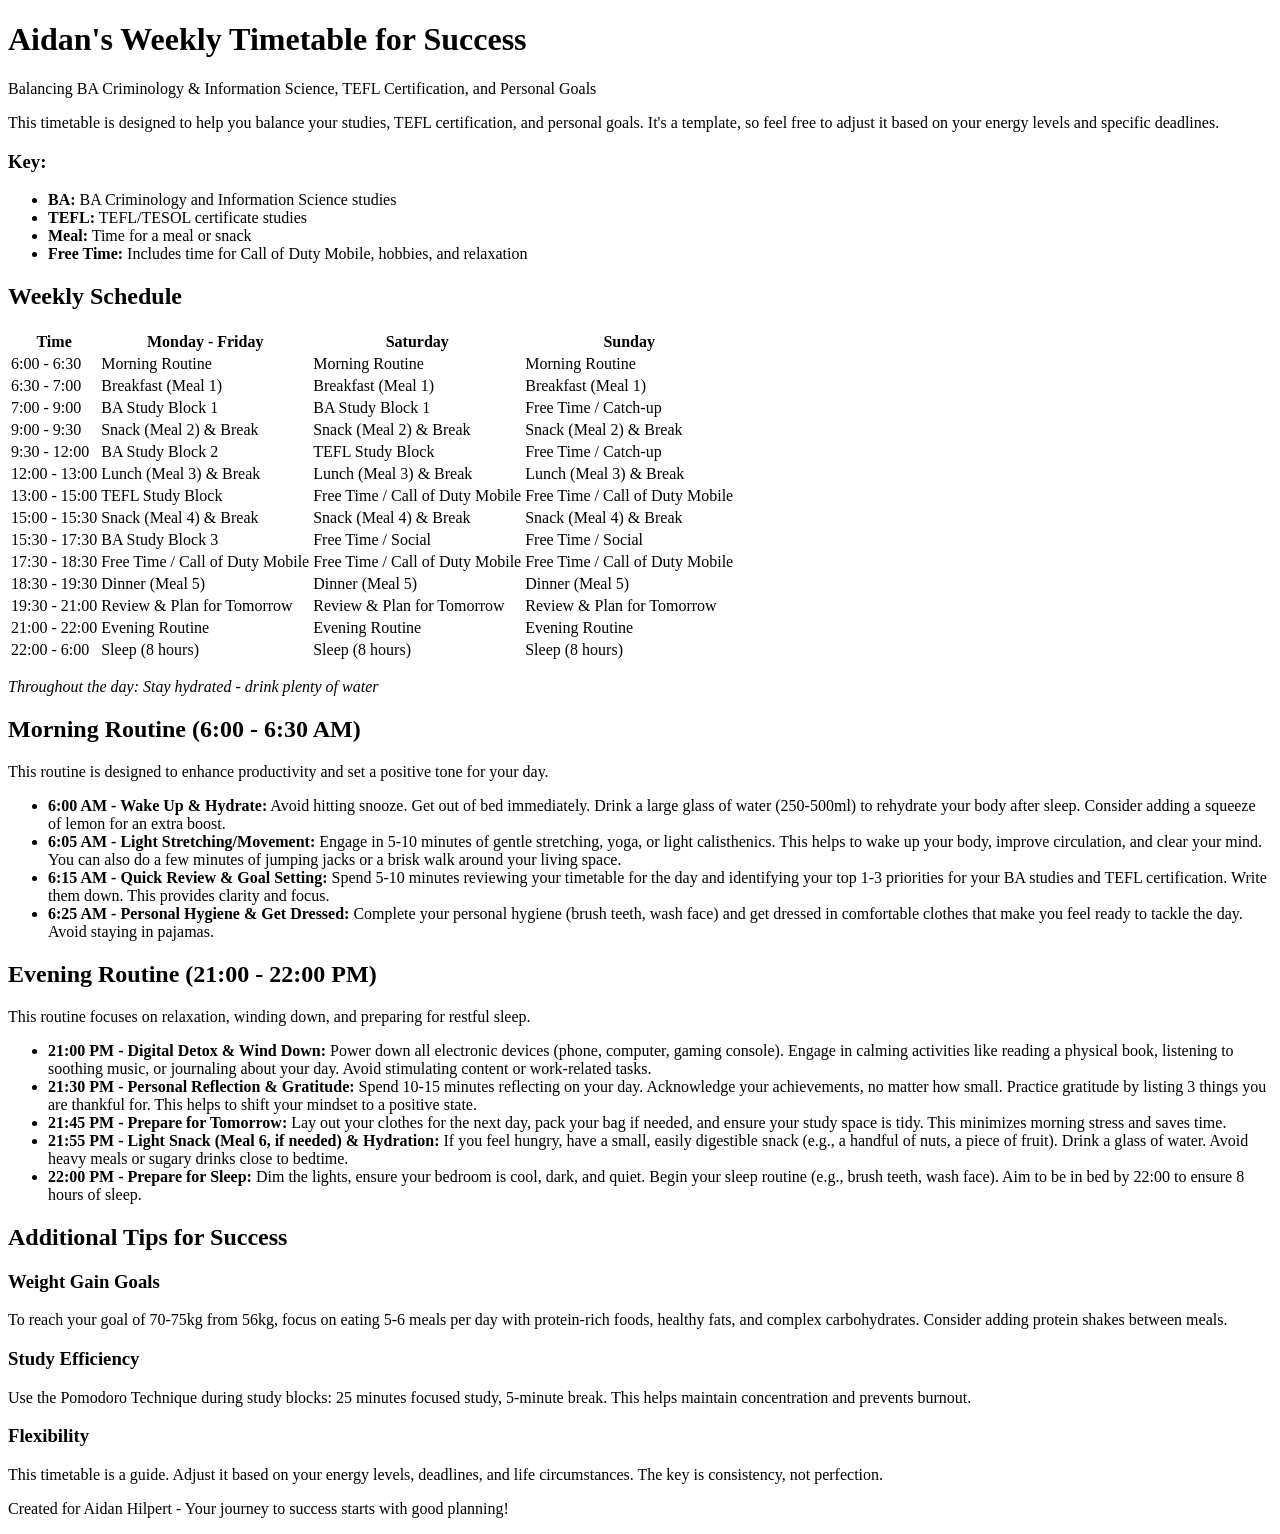
==== index.html @ 61dbbe80 "Add files via upload" ====
<!DOCTYPE html>
<html lang="en">
<head>
    <meta charset="UTF-8">
    <meta name="viewport" content="width=device-width, initial-scale=1.0">
    <title>Aidan's Weekly Timetable for Success</title>
    <link rel="stylesheet" href="styles.css">
    <script src="script.js"></script>
</head>
<body>
    <div class="container">
        <header>
            <h1>Aidan's Weekly Timetable for Success</h1>
            <p class="subtitle">Balancing BA Criminology & Information Science, TEFL Certification, and Personal Goals</p>
        </header>

        <main>
            <section class="intro">
                <p>This timetable is designed to help you balance your studies, TEFL certification, and personal goals. It's a template, so feel free to adjust it based on your energy levels and specific deadlines.</p>
                
                <div class="key">
                    <h3>Key:</h3>
                    <ul>
                        <li><strong>BA:</strong> BA Criminology and Information Science studies</li>
                        <li><strong>TEFL:</strong> TEFL/TESOL certificate studies</li>
                        <li><strong>Meal:</strong> Time for a meal or snack</li>
                        <li><strong>Free Time:</strong> Includes time for Call of Duty Mobile, hobbies, and relaxation</li>
                    </ul>
                </div>
            </section>

            <section class="timetable-section">
                <h2>Weekly Schedule</h2>
                <div class="table-container">
                    <table class="timetable">
                        <thead>
                            <tr>
                                <th>Time</th>
                                <th>Monday - Friday</th>
                                <th>Saturday</th>
                                <th>Sunday</th>
                            </tr>
                        </thead>
                        <tbody>
                            <tr>
                                <td>6:00 - 6:30</td>
                                <td class="morning-routine">Morning Routine</td>
                                <td class="morning-routine">Morning Routine</td>
                                <td class="morning-routine">Morning Routine</td>
                            </tr>
                            <tr>
                                <td>6:30 - 7:00</td>
                                <td class="meal">Breakfast (Meal 1)</td>
                                <td class="meal">Breakfast (Meal 1)</td>
                                <td class="meal">Breakfast (Meal 1)</td>
                            </tr>
                            <tr>
                                <td>7:00 - 9:00</td>
                                <td class="ba-study">BA Study Block 1</td>
                                <td class="ba-study">BA Study Block 1</td>
                                <td class="free-time">Free Time / Catch-up</td>
                            </tr>
                            <tr>
                                <td>9:00 - 9:30</td>
                                <td class="meal">Snack (Meal 2) & Break</td>
                                <td class="meal">Snack (Meal 2) & Break</td>
                                <td class="meal">Snack (Meal 2) & Break</td>
                            </tr>
                            <tr>
                                <td>9:30 - 12:00</td>
                                <td class="ba-study">BA Study Block 2</td>
                                <td class="tefl-study">TEFL Study Block</td>
                                <td class="free-time">Free Time / Catch-up</td>
                            </tr>
                            <tr>
                                <td>12:00 - 13:00</td>
                                <td class="meal">Lunch (Meal 3) & Break</td>
                                <td class="meal">Lunch (Meal 3) & Break</td>
                                <td class="meal">Lunch (Meal 3) & Break</td>
                            </tr>
                            <tr>
                                <td>13:00 - 15:00</td>
                                <td class="tefl-study">TEFL Study Block</td>
                                <td class="free-time">Free Time / Call of Duty Mobile</td>
                                <td class="free-time">Free Time / Call of Duty Mobile</td>
                            </tr>
                            <tr>
                                <td>15:00 - 15:30</td>
                                <td class="meal">Snack (Meal 4) & Break</td>
                                <td class="meal">Snack (Meal 4) & Break</td>
                                <td class="meal">Snack (Meal 4) & Break</td>
                            </tr>
                            <tr>
                                <td>15:30 - 17:30</td>
                                <td class="ba-study">BA Study Block 3</td>
                                <td class="free-time">Free Time / Social</td>
                                <td class="free-time">Free Time / Social</td>
                            </tr>
                            <tr>
                                <td>17:30 - 18:30</td>
                                <td class="free-time">Free Time / Call of Duty Mobile</td>
                                <td class="free-time">Free Time / Call of Duty Mobile</td>
                                <td class="free-time">Free Time / Call of Duty Mobile</td>
                            </tr>
                            <tr>
                                <td>18:30 - 19:30</td>
                                <td class="meal">Dinner (Meal 5)</td>
                                <td class="meal">Dinner (Meal 5)</td>
                                <td class="meal">Dinner (Meal 5)</td>
                            </tr>
                            <tr>
                                <td>19:30 - 21:00</td>
                                <td class="review">Review & Plan for Tomorrow</td>
                                <td class="review">Review & Plan for Tomorrow</td>
                                <td class="review">Review & Plan for Tomorrow</td>
                            </tr>
                            <tr>
                                <td>21:00 - 22:00</td>
                                <td class="evening-routine">Evening Routine</td>
                                <td class="evening-routine">Evening Routine</td>
                                <td class="evening-routine">Evening Routine</td>
                            </tr>
                            <tr>
                                <td>22:00 - 6:00</td>
                                <td class="sleep">Sleep (8 hours)</td>
                                <td class="sleep">Sleep (8 hours)</td>
                                <td class="sleep">Sleep (8 hours)</td>
                            </tr>
                        </tbody>
                    </table>
                </div>
                <p class="hydration-note"><em>Throughout the day: Stay hydrated - drink plenty of water</em></p>
            </section>

            <section class="routines">
                <div class="routine-card">
                    <h2>Morning Routine (6:00 - 6:30 AM)</h2>
                    <p>This routine is designed to enhance productivity and set a positive tone for your day.</p>
                    <ul>
                        <li><strong>6:00 AM - Wake Up & Hydrate:</strong> Avoid hitting snooze. Get out of bed immediately. Drink a large glass of water (250-500ml) to rehydrate your body after sleep. Consider adding a squeeze of lemon for an extra boost.</li>
                        <li><strong>6:05 AM - Light Stretching/Movement:</strong> Engage in 5-10 minutes of gentle stretching, yoga, or light calisthenics. This helps to wake up your body, improve circulation, and clear your mind. You can also do a few minutes of jumping jacks or a brisk walk around your living space.</li>
                        <li><strong>6:15 AM - Quick Review & Goal Setting:</strong> Spend 5-10 minutes reviewing your timetable for the day and identifying your top 1-3 priorities for your BA studies and TEFL certification. Write them down. This provides clarity and focus.</li>
                        <li><strong>6:25 AM - Personal Hygiene & Get Dressed:</strong> Complete your personal hygiene (brush teeth, wash face) and get dressed in comfortable clothes that make you feel ready to tackle the day. Avoid staying in pajamas.</li>
                    </ul>
                </div>

                <div class="routine-card">
                    <h2>Evening Routine (21:00 - 22:00 PM)</h2>
                    <p>This routine focuses on relaxation, winding down, and preparing for restful sleep.</p>
                    <ul>
                        <li><strong>21:00 PM - Digital Detox & Wind Down:</strong> Power down all electronic devices (phone, computer, gaming console). Engage in calming activities like reading a physical book, listening to soothing music, or journaling about your day. Avoid stimulating content or work-related tasks.</li>
                        <li><strong>21:30 PM - Personal Reflection & Gratitude:</strong> Spend 10-15 minutes reflecting on your day. Acknowledge your achievements, no matter how small. Practice gratitude by listing 3 things you are thankful for. This helps to shift your mindset to a positive state.</li>
                        <li><strong>21:45 PM - Prepare for Tomorrow:</strong> Lay out your clothes for the next day, pack your bag if needed, and ensure your study space is tidy. This minimizes morning stress and saves time.</li>
                        <li><strong>21:55 PM - Light Snack (Meal 6, if needed) & Hydration:</strong> If you feel hungry, have a small, easily digestible snack (e.g., a handful of nuts, a piece of fruit). Drink a glass of water. Avoid heavy meals or sugary drinks close to bedtime.</li>
                        <li><strong>22:00 PM - Prepare for Sleep:</strong> Dim the lights, ensure your bedroom is cool, dark, and quiet. Begin your sleep routine (e.g., brush teeth, wash face). Aim to be in bed by 22:00 to ensure 8 hours of sleep.</li>
                    </ul>
                </div>
            </section>

            <section class="tips">
                <h2>Additional Tips for Success</h2>
                <div class="tips-grid">
                    <div class="tip-card">
                        <h3>Weight Gain Goals</h3>
                        <p>To reach your goal of 70-75kg from 56kg, focus on eating 5-6 meals per day with protein-rich foods, healthy fats, and complex carbohydrates. Consider adding protein shakes between meals.</p>
                    </div>
                    <div class="tip-card">
                        <h3>Study Efficiency</h3>
                        <p>Use the Pomodoro Technique during study blocks: 25 minutes focused study, 5-minute break. This helps maintain concentration and prevents burnout.</p>
                    </div>
                    <div class="tip-card">
                        <h3>Flexibility</h3>
                        <p>This timetable is a guide. Adjust it based on your energy levels, deadlines, and life circumstances. The key is consistency, not perfection.</p>
                    </div>
                </div>
            </section>
        </main>

        <footer>
            <p>Created for Aidan Hilpert - Your journey to success starts with good planning!</p>
        </footer>
    </div>
</body>
</html>
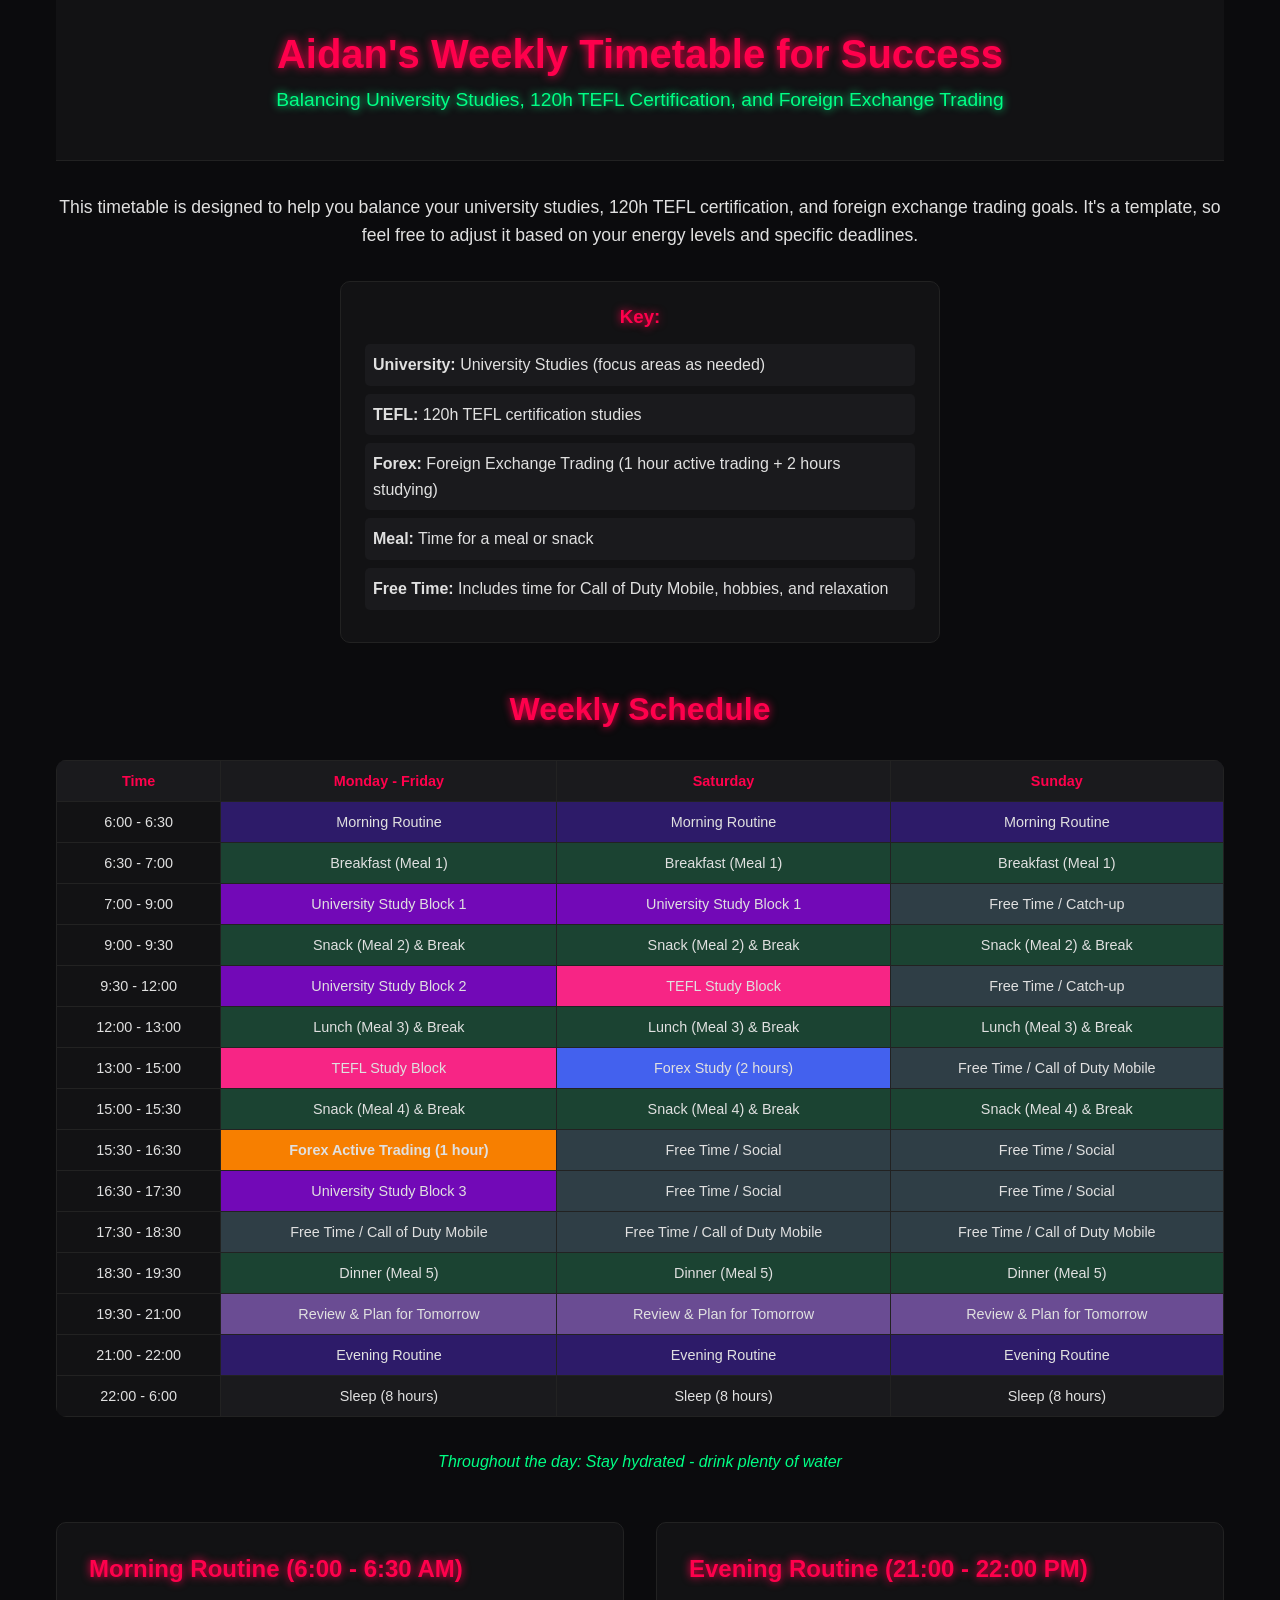
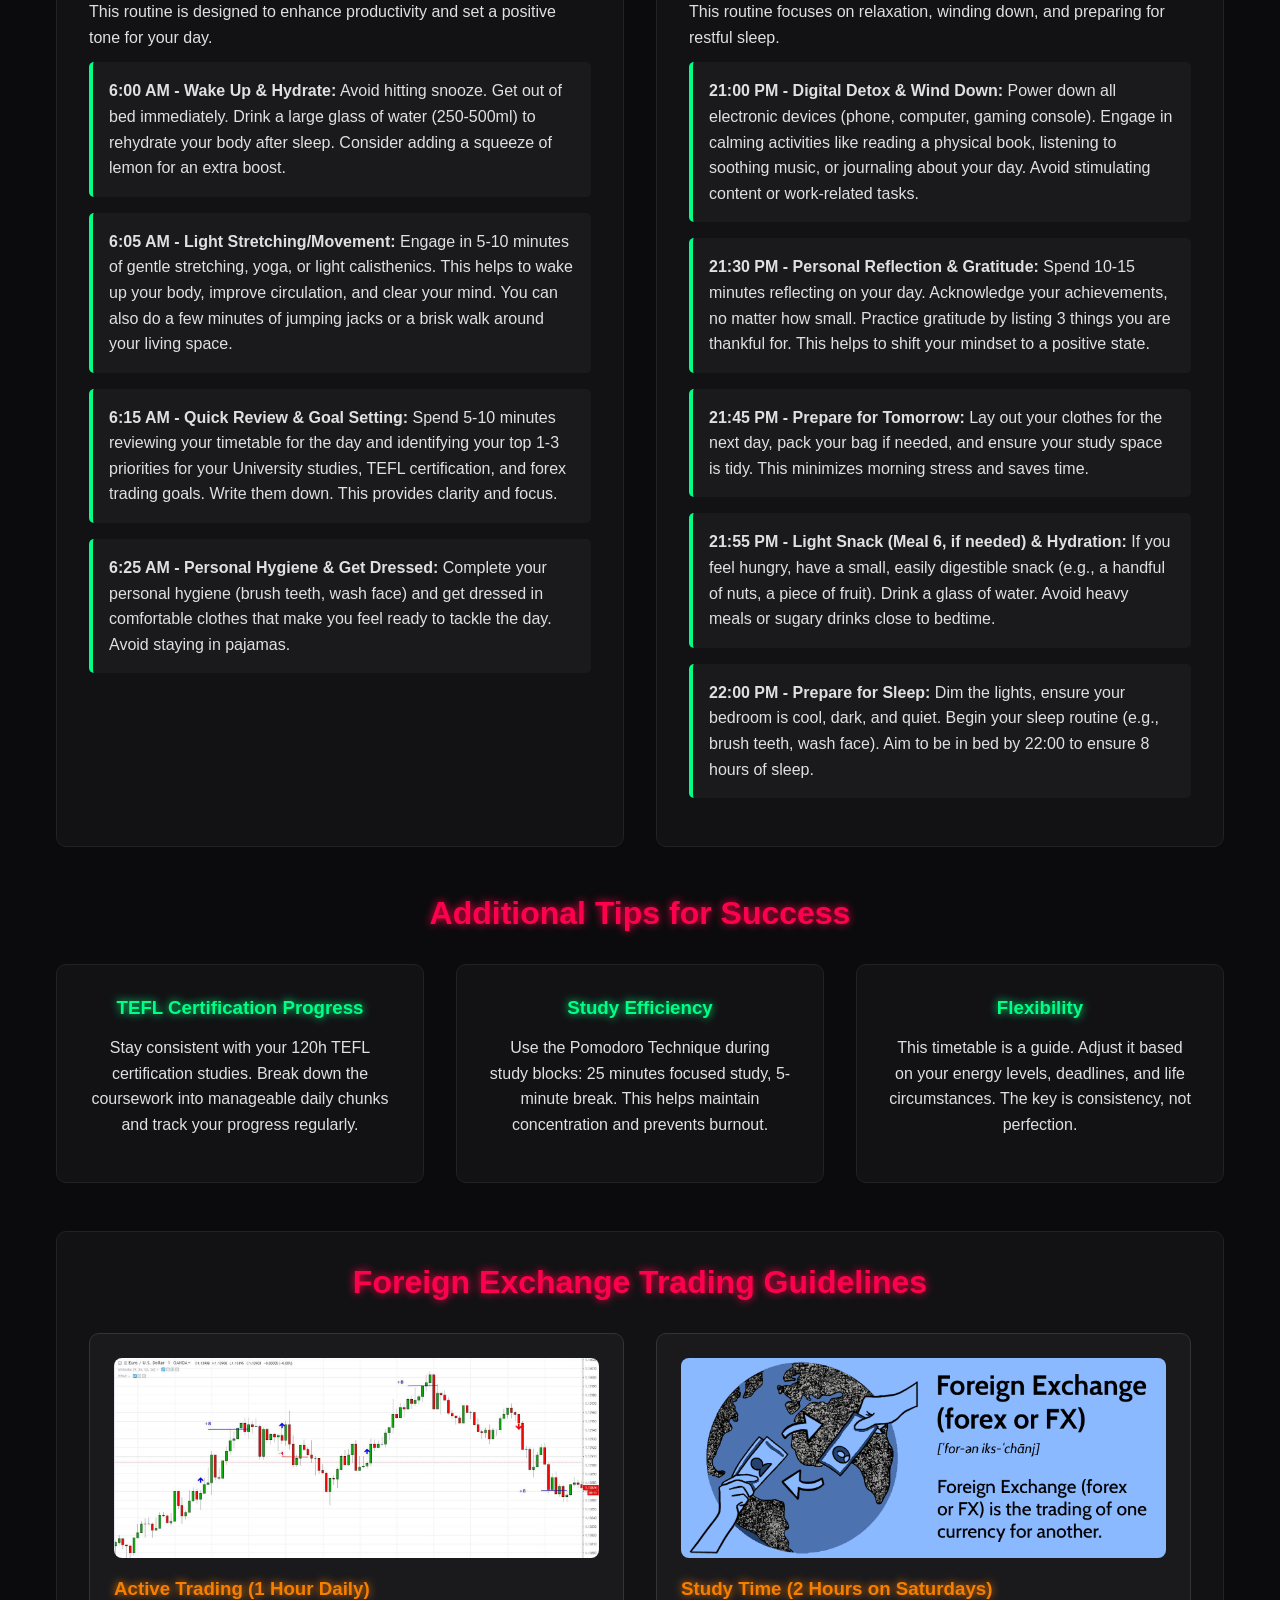
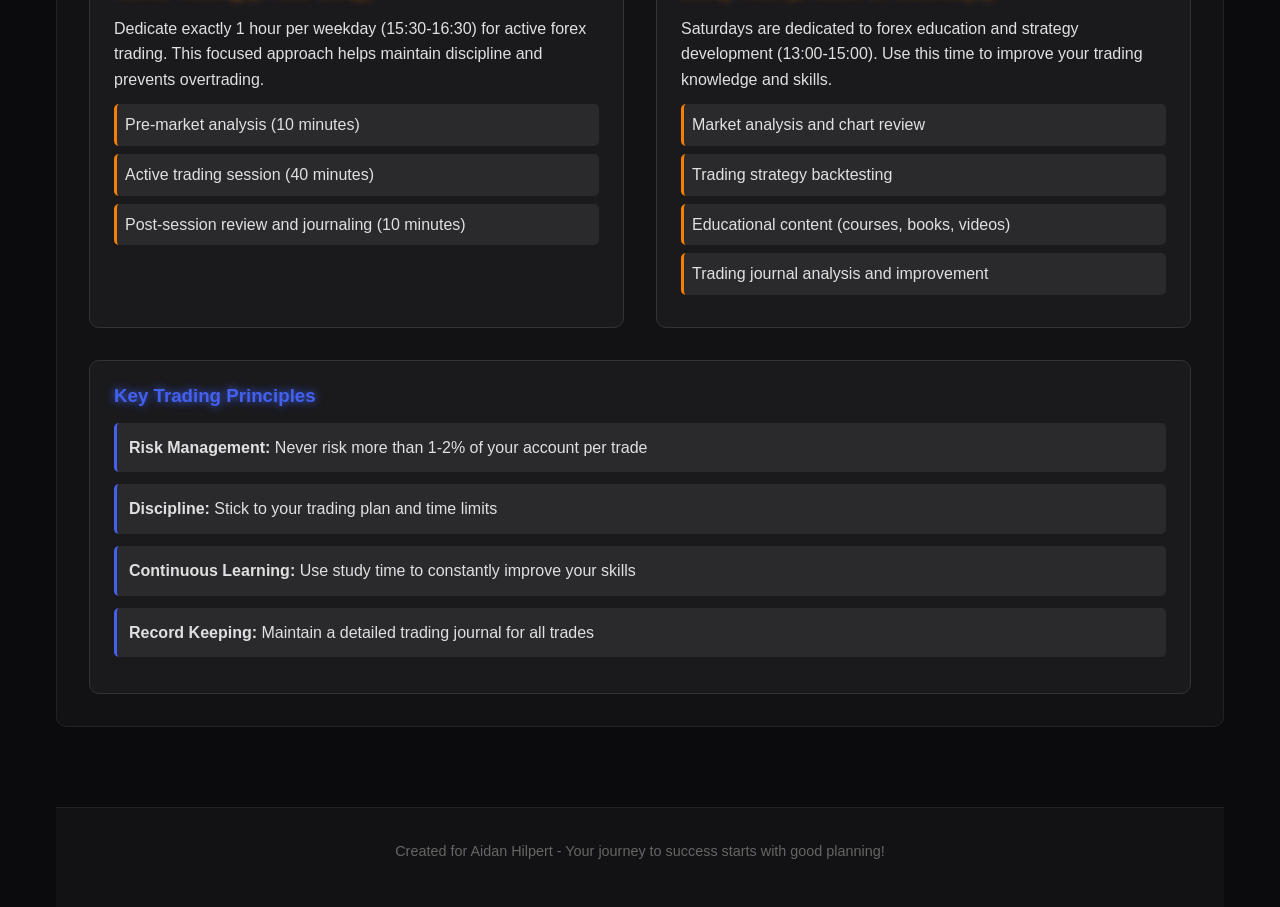
==== commit 661fae8a: "Renovated website: Integrated University Studies, TEFL, and Forex trading; removed fitness plan." ====
--- a/index.html
+++ b/index.html
@@ -11,18 +11,19 @@
     <div class="container">
         <header>
             <h1>Aidan's Weekly Timetable for Success</h1>
-            <p class="subtitle">Balancing BA Criminology & Information Science, TEFL Certification, and Personal Goals</p>
+            <p class="subtitle">Balancing University Studies, 120h TEFL Certification, and Foreign Exchange Trading</p>
         </header>
 
         <main>
             <section class="intro">
-                <p>This timetable is designed to help you balance your studies, TEFL certification, and personal goals. It's a template, so feel free to adjust it based on your energy levels and specific deadlines.</p>
+                <p>This timetable is designed to help you balance your university studies, 120h TEFL certification, and foreign exchange trading goals. It's a template, so feel free to adjust it based on your energy levels and specific deadlines.</p>
                 
                 <div class="key">
                     <h3>Key:</h3>
                     <ul>
-                        <li><strong>BA:</strong> BA Criminology and Information Science studies</li>
-                        <li><strong>TEFL:</strong> TEFL/TESOL certificate studies</li>
+                        <li><strong>University:</strong> University Studies (focus areas as needed)</li>
+                        <li><strong>TEFL:</strong> 120h TEFL certification studies</li>
+                        <li><strong>Forex:</strong> Foreign Exchange Trading (1 hour active trading + 2 hours studying)</li>
                         <li><strong>Meal:</strong> Time for a meal or snack</li>
                         <li><strong>Free Time:</strong> Includes time for Call of Duty Mobile, hobbies, and relaxation</li>
                     </ul>
@@ -56,8 +57,8 @@
                             </tr>
                             <tr>
                                 <td>7:00 - 9:00</td>
-                                <td class="ba-study">BA Study Block 1</td>
-                                <td class="ba-study">BA Study Block 1</td>
+                                <td class="university-study">University Study Block 1</td>
+                                <td class="university-study">University Study Block 1</td>
                                 <td class="free-time">Free Time / Catch-up</td>
                             </tr>
                             <tr>
@@ -68,7 +69,7 @@
                             </tr>
                             <tr>
                                 <td>9:30 - 12:00</td>
-                                <td class="ba-study">BA Study Block 2</td>
+                                <td class="university-study">University Study Block 2</td>
                                 <td class="tefl-study">TEFL Study Block</td>
                                 <td class="free-time">Free Time / Catch-up</td>
                             </tr>
@@ -81,7 +82,7 @@
                             <tr>
                                 <td>13:00 - 15:00</td>
                                 <td class="tefl-study">TEFL Study Block</td>
-                                <td class="free-time">Free Time / Call of Duty Mobile</td>
+                                <td class="forex-study">Forex Study (2 hours)</td>
                                 <td class="free-time">Free Time / Call of Duty Mobile</td>
                             </tr>
                             <tr>
@@ -91,8 +92,14 @@
                                 <td class="meal">Snack (Meal 4) & Break</td>
                             </tr>
                             <tr>
-                                <td>15:30 - 17:30</td>
-                                <td class="ba-study">BA Study Block 3</td>
+                                <td>15:30 - 16:30</td>
+                                <td class="forex-trading">Forex Active Trading (1 hour)</td>
+                                <td class="free-time">Free Time / Social</td>
+                                <td class="free-time">Free Time / Social</td>
+                            </tr>
+                            <tr>
+                                <td>16:30 - 17:30</td>
+                                <td class="university-study">University Study Block 3</td>
                                 <td class="free-time">Free Time / Social</td>
                                 <td class="free-time">Free Time / Social</td>
                             </tr>
@@ -139,7 +146,7 @@
                     <ul>
                         <li><strong>6:00 AM - Wake Up & Hydrate:</strong> Avoid hitting snooze. Get out of bed immediately. Drink a large glass of water (250-500ml) to rehydrate your body after sleep. Consider adding a squeeze of lemon for an extra boost.</li>
                         <li><strong>6:05 AM - Light Stretching/Movement:</strong> Engage in 5-10 minutes of gentle stretching, yoga, or light calisthenics. This helps to wake up your body, improve circulation, and clear your mind. You can also do a few minutes of jumping jacks or a brisk walk around your living space.</li>
-                        <li><strong>6:15 AM - Quick Review & Goal Setting:</strong> Spend 5-10 minutes reviewing your timetable for the day and identifying your top 1-3 priorities for your BA studies and TEFL certification. Write them down. This provides clarity and focus.</li>
+                        <li><strong>6:15 AM - Quick Review & Goal Setting:</strong> Spend 5-10 minutes reviewing your timetable for the day and identifying your top 1-3 priorities for your University studies, TEFL certification, and forex trading goals. Write them down. This provides clarity and focus.</li>
                         <li><strong>6:25 AM - Personal Hygiene & Get Dressed:</strong> Complete your personal hygiene (brush teeth, wash face) and get dressed in comfortable clothes that make you feel ready to tackle the day. Avoid staying in pajamas.</li>
                     </ul>
                 </div>
@@ -161,8 +168,8 @@
                 <h2>Additional Tips for Success</h2>
                 <div class="tips-grid">
                     <div class="tip-card">
-                        <h3>Weight Gain Goals</h3>
-                        <p>To reach your goal of 70-75kg from 56kg, focus on eating 5-6 meals per day with protein-rich foods, healthy fats, and complex carbohydrates. Consider adding protein shakes between meals.</p>
+                        <h3>TEFL Certification Progress</h3>
+                        <p>Stay consistent with your 120h TEFL certification studies. Break down the coursework into manageable daily chunks and track your progress regularly.</p>
                     </div>
                     <div class="tip-card">
                         <h3>Study Efficiency</h3>
@@ -172,6 +179,44 @@
                         <h3>Flexibility</h3>
                         <p>This timetable is a guide. Adjust it based on your energy levels, deadlines, and life circumstances. The key is consistency, not perfection.</p>
                     </div>
+                </div>
+            </section>
+
+            <section class="forex-section">
+                <h2>Foreign Exchange Trading Guidelines</h2>
+                <div class="forex-content">
+                    <div class="forex-card">
+                        <img src="forex-chart.jpg" alt="Forex Trading Chart" class="forex-image">
+                        <h3>Active Trading (1 Hour Daily)</h3>
+                        <p>Dedicate exactly 1 hour per weekday (15:30-16:30) for active forex trading. This focused approach helps maintain discipline and prevents overtrading.</p>
+                        <ul>
+                            <li>Pre-market analysis (10 minutes)</li>
+                            <li>Active trading session (40 minutes)</li>
+                            <li>Post-session review and journaling (10 minutes)</li>
+                        </ul>
+                    </div>
+                    
+                    <div class="forex-card">
+                        <img src="forex-market.png" alt="Forex Market" class="forex-image">
+                        <h3>Study Time (2 Hours on Saturdays)</h3>
+                        <p>Saturdays are dedicated to forex education and strategy development (13:00-15:00). Use this time to improve your trading knowledge and skills.</p>
+                        <ul>
+                            <li>Market analysis and chart review</li>
+                            <li>Trading strategy backtesting</li>
+                            <li>Educational content (courses, books, videos)</li>
+                            <li>Trading journal analysis and improvement</li>
+                        </ul>
+                    </div>
+                </div>
+                
+                <div class="forex-tips">
+                    <h3>Key Trading Principles</h3>
+                    <ul>
+                        <li><strong>Risk Management:</strong> Never risk more than 1-2% of your account per trade</li>
+                        <li><strong>Discipline:</strong> Stick to your trading plan and time limits</li>
+                        <li><strong>Continuous Learning:</strong> Use study time to constantly improve your skills</li>
+                        <li><strong>Record Keeping:</strong> Maintain a detailed trading journal for all trades</li>
+                    </ul>
                 </div>
             </section>
         </main>
--- a/styles.css
+++ b/styles.css
@@ -0,0 +1,331 @@
+/* Reset & base */
+* {
+  box-sizing: border-box;
+  margin: 0;
+  padding: 0;
+  font-family: 'Segoe UI', Tahoma, Geneva, Verdana, sans-serif;
+}
+
+body {
+  background: #0B0B0D;
+  color: #E0E0E0;
+  min-height: 100vh;
+  display: flex;
+  flex-direction: column;
+}
+
+.container {
+  max-width: 1200px;
+  margin: 0 auto;
+  padding: 0 1rem;
+}
+
+a {
+  color: #00FF85;
+  text-decoration: none;
+}
+
+a:hover, a.nav-link.active {
+  color: #FF004C;
+  text-shadow: 0 0 8px #FF004C;
+}
+
+header {
+  background: #121214;
+  padding: 2rem 0;
+  text-align: center;
+  border-bottom: 1px solid #222;
+}
+
+header h1 {
+  font-size: 2.5rem;
+  margin-bottom: 0.5rem;
+  color: #FF004C;
+  text-shadow: 0 0 10px #FF004C;
+}
+
+.subtitle {
+  font-size: 1.2rem;
+  color: #00FF85;
+  text-shadow: 0 0 8px #00FF85;
+}
+
+main {
+  flex-grow: 1;
+  padding: 2rem 0;
+}
+
+section {
+  margin-bottom: 3rem;
+}
+
+h1, h2, h3 {
+  color: #FF004C;
+  text-shadow: 0 0 8px #FF004C;
+  margin-bottom: 1rem;
+}
+
+h2 {
+  font-size: 2rem;
+  text-align: center;
+  margin-bottom: 2rem;
+}
+
+p, li, label {
+  line-height: 1.6;
+  margin-bottom: 0.75rem;
+}
+
+.intro {
+  text-align: center;
+  margin-bottom: 3rem;
+}
+
+.intro p {
+  font-size: 1.1rem;
+  margin-bottom: 2rem;
+}
+
+.key {
+  background: #121214;
+  padding: 1.5rem;
+  border-radius: 10px;
+  border: 1px solid #222;
+  max-width: 600px;
+  margin: 0 auto;
+}
+
+.key h3 {
+  text-align: center;
+  margin-bottom: 1rem;
+}
+
+.key ul {
+  list-style: none;
+  text-align: left;
+}
+
+.key li {
+  margin-bottom: 0.5rem;
+  padding: 0.5rem;
+  background: #1A1A1D;
+  border-radius: 5px;
+}
+
+.table-container {
+  overflow-x: auto;
+  margin-bottom: 2rem;
+}
+
+.timetable {
+  width: 100%;
+  border-collapse: collapse;
+  margin: 0 auto;
+  background: #121214;
+  border-radius: 10px;
+  overflow: hidden;
+}
+
+.timetable th, .timetable td {
+  border: 1px solid #222;
+  padding: 0.75rem;
+  text-align: center;
+  font-size: 0.9rem;
+}
+
+.timetable th {
+  background: #1A1A1D;
+  color: #FF004C;
+  font-weight: bold;
+}
+
+/* Schedule color coding */
+.morning-routine { background: #2D1B69; color: #E0E0E0; }
+.meal { background: #1B4332; color: #E0E0E0; }
+.university-study { background: #7209B7; color: #E0E0E0; }
+.tefl-study { background: #F72585; color: #E0E0E0; }
+.forex-study { background: #4361EE; color: #E0E0E0; }
+.forex-trading { background: #F77F00; color: #E0E0E0; font-weight: bold; }
+.free-time { background: #2F3E46; color: #E0E0E0; }
+.review { background: #6A4C93; color: #E0E0E0; }
+.evening-routine { background: #2D1B69; color: #E0E0E0; }
+.sleep { background: #1A1A1D; color: #E0E0E0; }
+
+.hydration-note {
+  text-align: center;
+  font-style: italic;
+  color: #00FF85;
+  margin-top: 1rem;
+}
+
+.routines {
+  display: grid;
+  grid-template-columns: repeat(auto-fit, minmax(400px, 1fr));
+  gap: 2rem;
+  margin-bottom: 3rem;
+}
+
+.routine-card {
+  background: #121214;
+  padding: 2rem;
+  border-radius: 10px;
+  border: 1px solid #222;
+}
+
+.routine-card h2 {
+  text-align: left;
+  margin-bottom: 1rem;
+  font-size: 1.5rem;
+}
+
+.routine-card ul {
+  list-style: none;
+}
+
+.routine-card li {
+  margin-bottom: 1rem;
+  padding: 1rem;
+  background: #1A1A1D;
+  border-radius: 5px;
+  border-left: 4px solid #00FF85;
+}
+
+.tips {
+  margin-bottom: 3rem;
+}
+
+.tips-grid {
+  display: grid;
+  grid-template-columns: repeat(auto-fit, minmax(300px, 1fr));
+  gap: 2rem;
+}
+
+.tip-card {
+  background: #121214;
+  padding: 2rem;
+  border-radius: 10px;
+  border: 1px solid #222;
+  text-align: center;
+}
+
+.tip-card h3 {
+  margin-bottom: 1rem;
+  color: #00FF85;
+  text-shadow: 0 0 8px #00FF85;
+}
+
+/* Forex Section Styles */
+.forex-section {
+  background: #121214;
+  padding: 2rem;
+  border-radius: 10px;
+  border: 1px solid #222;
+  margin-bottom: 3rem;
+}
+
+.forex-content {
+  display: grid;
+  grid-template-columns: repeat(auto-fit, minmax(400px, 1fr));
+  gap: 2rem;
+  margin-bottom: 2rem;
+}
+
+.forex-card {
+  background: #1A1A1D;
+  padding: 1.5rem;
+  border-radius: 10px;
+  border: 1px solid #333;
+}
+
+.forex-image {
+  width: 100%;
+  height: 200px;
+  object-fit: cover;
+  border-radius: 8px;
+  margin-bottom: 1rem;
+}
+
+.forex-card h3 {
+  color: #F77F00;
+  text-shadow: 0 0 8px #F77F00;
+  margin-bottom: 1rem;
+}
+
+.forex-card ul {
+  list-style: none;
+}
+
+.forex-card li {
+  margin-bottom: 0.5rem;
+  padding: 0.5rem;
+  background: #2A2A2D;
+  border-radius: 5px;
+  border-left: 3px solid #F77F00;
+}
+
+.forex-tips {
+  background: #1A1A1D;
+  padding: 1.5rem;
+  border-radius: 10px;
+  border: 1px solid #333;
+}
+
+.forex-tips h3 {
+  color: #4361EE;
+  text-shadow: 0 0 8px #4361EE;
+  margin-bottom: 1rem;
+}
+
+.forex-tips ul {
+  list-style: none;
+}
+
+.forex-tips li {
+  margin-bottom: 0.75rem;
+  padding: 0.75rem;
+  background: #2A2A2D;
+  border-radius: 5px;
+  border-left: 3px solid #4361EE;
+}
+
+footer {
+  background: #121214;
+  text-align: center;
+  padding: 2rem 0;
+  font-size: 0.9rem;
+  border-top: 1px solid #222;
+  color: #666;
+}
+
+/* Responsive */
+@media (max-width: 768px) {
+  .container {
+    padding: 0 0.5rem;
+  }
+  
+  header h1 {
+    font-size: 2rem;
+  }
+  
+  .subtitle {
+    font-size: 1rem;
+  }
+  
+  .routines {
+    grid-template-columns: 1fr;
+  }
+  
+  .forex-content {
+    grid-template-columns: 1fr;
+  }
+  
+  .tips-grid {
+    grid-template-columns: 1fr;
+  }
+  
+  .timetable th, .timetable td {
+    padding: 0.5rem;
+    font-size: 0.8rem;
+  }
+}
+
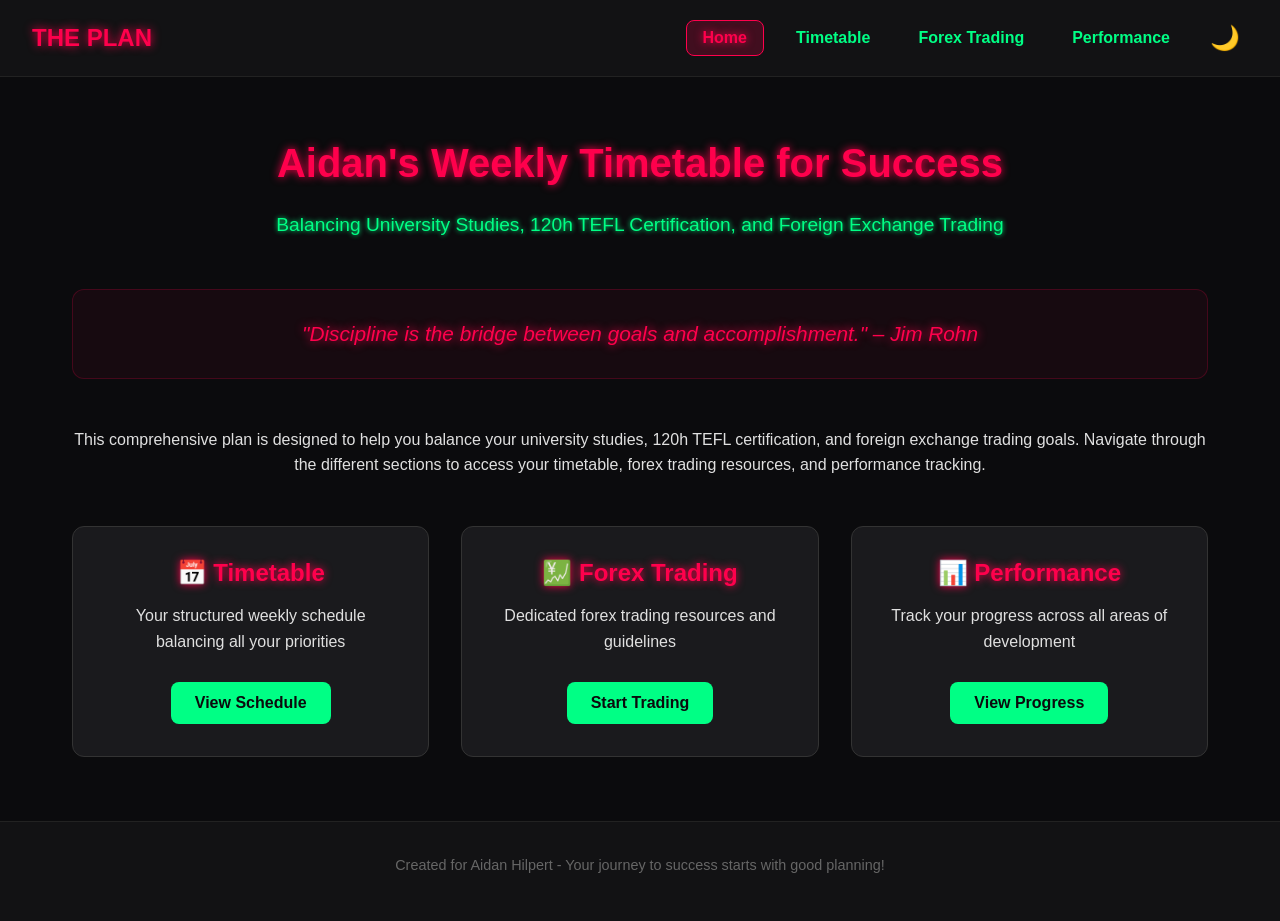
==== commit a400cfed: "Refactor website: separate forex page, enhance interactivity, and improve design." ====
--- a/index.html
+++ b/index.html
@@ -4,219 +4,51 @@
     <meta charset="UTF-8">
     <meta name="viewport" content="width=device-width, initial-scale=1.0">
     <title>Aidan's Weekly Timetable for Success</title>
-    <link rel="stylesheet" href="styles.css">
-    <script src="script.js"></script>
+    <link rel="stylesheet" href="style.css">
+    <script src="script.js" defer></script>
 </head>
 <body>
+    <header>
+        <div class="logo">THE PLAN</div>
+        <nav>
+            <a href="index.html" class="nav-link active">Home</a>
+            <a href="timetable.html" class="nav-link">Timetable</a>
+            <a href="forex.html" class="nav-link">Forex Trading</a>
+            <a href="performance.html" class="nav-link">Performance</a>
+            <button id="darkModeToggle">🌙</button>
+        </nav>
+    </header>
+
     <div class="container">
-        <header>
+        <main class="home-main">
             <h1>Aidan's Weekly Timetable for Success</h1>
             <p class="subtitle">Balancing University Studies, 120h TEFL Certification, and Foreign Exchange Trading</p>
-        </header>
-
-        <main>
+            
+            <div class="quote-container" id="quoteContainer">
+                <div class="quote-text">"Discipline is the bridge between goals and accomplishment." – Jim Rohn</div>
+            </div>
+            
             <section class="intro">
-                <p>This timetable is designed to help you balance your university studies, 120h TEFL certification, and foreign exchange trading goals. It's a template, so feel free to adjust it based on your energy levels and specific deadlines.</p>
+                <p>This comprehensive plan is designed to help you balance your university studies, 120h TEFL certification, and foreign exchange trading goals. Navigate through the different sections to access your timetable, forex trading resources, and performance tracking.</p>
                 
-                <div class="key">
-                    <h3>Key:</h3>
-                    <ul>
-                        <li><strong>University:</strong> University Studies (focus areas as needed)</li>
-                        <li><strong>TEFL:</strong> 120h TEFL certification studies</li>
-                        <li><strong>Forex:</strong> Foreign Exchange Trading (1 hour active trading + 2 hours studying)</li>
-                        <li><strong>Meal:</strong> Time for a meal or snack</li>
-                        <li><strong>Free Time:</strong> Includes time for Call of Duty Mobile, hobbies, and relaxation</li>
-                    </ul>
-                </div>
-            </section>
-
-            <section class="timetable-section">
-                <h2>Weekly Schedule</h2>
-                <div class="table-container">
-                    <table class="timetable">
-                        <thead>
-                            <tr>
-                                <th>Time</th>
-                                <th>Monday - Friday</th>
-                                <th>Saturday</th>
-                                <th>Sunday</th>
-                            </tr>
-                        </thead>
-                        <tbody>
-                            <tr>
-                                <td>6:00 - 6:30</td>
-                                <td class="morning-routine">Morning Routine</td>
-                                <td class="morning-routine">Morning Routine</td>
-                                <td class="morning-routine">Morning Routine</td>
-                            </tr>
-                            <tr>
-                                <td>6:30 - 7:00</td>
-                                <td class="meal">Breakfast (Meal 1)</td>
-                                <td class="meal">Breakfast (Meal 1)</td>
-                                <td class="meal">Breakfast (Meal 1)</td>
-                            </tr>
-                            <tr>
-                                <td>7:00 - 9:00</td>
-                                <td class="university-study">University Study Block 1</td>
-                                <td class="university-study">University Study Block 1</td>
-                                <td class="free-time">Free Time / Catch-up</td>
-                            </tr>
-                            <tr>
-                                <td>9:00 - 9:30</td>
-                                <td class="meal">Snack (Meal 2) & Break</td>
-                                <td class="meal">Snack (Meal 2) & Break</td>
-                                <td class="meal">Snack (Meal 2) & Break</td>
-                            </tr>
-                            <tr>
-                                <td>9:30 - 12:00</td>
-                                <td class="university-study">University Study Block 2</td>
-                                <td class="tefl-study">TEFL Study Block</td>
-                                <td class="free-time">Free Time / Catch-up</td>
-                            </tr>
-                            <tr>
-                                <td>12:00 - 13:00</td>
-                                <td class="meal">Lunch (Meal 3) & Break</td>
-                                <td class="meal">Lunch (Meal 3) & Break</td>
-                                <td class="meal">Lunch (Meal 3) & Break</td>
-                            </tr>
-                            <tr>
-                                <td>13:00 - 15:00</td>
-                                <td class="tefl-study">TEFL Study Block</td>
-                                <td class="forex-study">Forex Study (2 hours)</td>
-                                <td class="free-time">Free Time / Call of Duty Mobile</td>
-                            </tr>
-                            <tr>
-                                <td>15:00 - 15:30</td>
-                                <td class="meal">Snack (Meal 4) & Break</td>
-                                <td class="meal">Snack (Meal 4) & Break</td>
-                                <td class="meal">Snack (Meal 4) & Break</td>
-                            </tr>
-                            <tr>
-                                <td>15:30 - 16:30</td>
-                                <td class="forex-trading">Forex Active Trading (1 hour)</td>
-                                <td class="free-time">Free Time / Social</td>
-                                <td class="free-time">Free Time / Social</td>
-                            </tr>
-                            <tr>
-                                <td>16:30 - 17:30</td>
-                                <td class="university-study">University Study Block 3</td>
-                                <td class="free-time">Free Time / Social</td>
-                                <td class="free-time">Free Time / Social</td>
-                            </tr>
-                            <tr>
-                                <td>17:30 - 18:30</td>
-                                <td class="free-time">Free Time / Call of Duty Mobile</td>
-                                <td class="free-time">Free Time / Call of Duty Mobile</td>
-                                <td class="free-time">Free Time / Call of Duty Mobile</td>
-                            </tr>
-                            <tr>
-                                <td>18:30 - 19:30</td>
-                                <td class="meal">Dinner (Meal 5)</td>
-                                <td class="meal">Dinner (Meal 5)</td>
-                                <td class="meal">Dinner (Meal 5)</td>
-                            </tr>
-                            <tr>
-                                <td>19:30 - 21:00</td>
-                                <td class="review">Review & Plan for Tomorrow</td>
-                                <td class="review">Review & Plan for Tomorrow</td>
-                                <td class="review">Review & Plan for Tomorrow</td>
-                            </tr>
-                            <tr>
-                                <td>21:00 - 22:00</td>
-                                <td class="evening-routine">Evening Routine</td>
-                                <td class="evening-routine">Evening Routine</td>
-                                <td class="evening-routine">Evening Routine</td>
-                            </tr>
-                            <tr>
-                                <td>22:00 - 6:00</td>
-                                <td class="sleep">Sleep (8 hours)</td>
-                                <td class="sleep">Sleep (8 hours)</td>
-                                <td class="sleep">Sleep (8 hours)</td>
-                            </tr>
-                        </tbody>
-                    </table>
-                </div>
-                <p class="hydration-note"><em>Throughout the day: Stay hydrated - drink plenty of water</em></p>
-            </section>
-
-            <section class="routines">
-                <div class="routine-card">
-                    <h2>Morning Routine (6:00 - 6:30 AM)</h2>
-                    <p>This routine is designed to enhance productivity and set a positive tone for your day.</p>
-                    <ul>
-                        <li><strong>6:00 AM - Wake Up & Hydrate:</strong> Avoid hitting snooze. Get out of bed immediately. Drink a large glass of water (250-500ml) to rehydrate your body after sleep. Consider adding a squeeze of lemon for an extra boost.</li>
-                        <li><strong>6:05 AM - Light Stretching/Movement:</strong> Engage in 5-10 minutes of gentle stretching, yoga, or light calisthenics. This helps to wake up your body, improve circulation, and clear your mind. You can also do a few minutes of jumping jacks or a brisk walk around your living space.</li>
-                        <li><strong>6:15 AM - Quick Review & Goal Setting:</strong> Spend 5-10 minutes reviewing your timetable for the day and identifying your top 1-3 priorities for your University studies, TEFL certification, and forex trading goals. Write them down. This provides clarity and focus.</li>
-                        <li><strong>6:25 AM - Personal Hygiene & Get Dressed:</strong> Complete your personal hygiene (brush teeth, wash face) and get dressed in comfortable clothes that make you feel ready to tackle the day. Avoid staying in pajamas.</li>
-                    </ul>
-                </div>
-
-                <div class="routine-card">
-                    <h2>Evening Routine (21:00 - 22:00 PM)</h2>
-                    <p>This routine focuses on relaxation, winding down, and preparing for restful sleep.</p>
-                    <ul>
-                        <li><strong>21:00 PM - Digital Detox & Wind Down:</strong> Power down all electronic devices (phone, computer, gaming console). Engage in calming activities like reading a physical book, listening to soothing music, or journaling about your day. Avoid stimulating content or work-related tasks.</li>
-                        <li><strong>21:30 PM - Personal Reflection & Gratitude:</strong> Spend 10-15 minutes reflecting on your day. Acknowledge your achievements, no matter how small. Practice gratitude by listing 3 things you are thankful for. This helps to shift your mindset to a positive state.</li>
-                        <li><strong>21:45 PM - Prepare for Tomorrow:</strong> Lay out your clothes for the next day, pack your bag if needed, and ensure your study space is tidy. This minimizes morning stress and saves time.</li>
-                        <li><strong>21:55 PM - Light Snack (Meal 6, if needed) & Hydration:</strong> If you feel hungry, have a small, easily digestible snack (e.g., a handful of nuts, a piece of fruit). Drink a glass of water. Avoid heavy meals or sugary drinks close to bedtime.</li>
-                        <li><strong>22:00 PM - Prepare for Sleep:</strong> Dim the lights, ensure your bedroom is cool, dark, and quiet. Begin your sleep routine (e.g., brush teeth, wash face). Aim to be in bed by 22:00 to ensure 8 hours of sleep.</li>
-                    </ul>
-                </div>
-            </section>
-
-            <section class="tips">
-                <h2>Additional Tips for Success</h2>
-                <div class="tips-grid">
-                    <div class="tip-card">
-                        <h3>TEFL Certification Progress</h3>
-                        <p>Stay consistent with your 120h TEFL certification studies. Break down the coursework into manageable daily chunks and track your progress regularly.</p>
-                    </div>
-                    <div class="tip-card">
-                        <h3>Study Efficiency</h3>
-                        <p>Use the Pomodoro Technique during study blocks: 25 minutes focused study, 5-minute break. This helps maintain concentration and prevents burnout.</p>
-                    </div>
-                    <div class="tip-card">
-                        <h3>Flexibility</h3>
-                        <p>This timetable is a guide. Adjust it based on your energy levels, deadlines, and life circumstances. The key is consistency, not perfection.</p>
-                    </div>
-                </div>
-            </section>
-
-            <section class="forex-section">
-                <h2>Foreign Exchange Trading Guidelines</h2>
-                <div class="forex-content">
-                    <div class="forex-card">
-                        <img src="forex-chart.jpg" alt="Forex Trading Chart" class="forex-image">
-                        <h3>Active Trading (1 Hour Daily)</h3>
-                        <p>Dedicate exactly 1 hour per weekday (15:30-16:30) for active forex trading. This focused approach helps maintain discipline and prevents overtrading.</p>
-                        <ul>
-                            <li>Pre-market analysis (10 minutes)</li>
-                            <li>Active trading session (40 minutes)</li>
-                            <li>Post-session review and journaling (10 minutes)</li>
-                        </ul>
+                <div class="home-features">
+                    <div class="feature-card">
+                        <h3>📅 Timetable</h3>
+                        <p>Your structured weekly schedule balancing all your priorities</p>
+                        <a href="timetable.html" class="feature-link">View Schedule</a>
                     </div>
                     
-                    <div class="forex-card">
-                        <img src="forex-market.png" alt="Forex Market" class="forex-image">
-                        <h3>Study Time (2 Hours on Saturdays)</h3>
-                        <p>Saturdays are dedicated to forex education and strategy development (13:00-15:00). Use this time to improve your trading knowledge and skills.</p>
-                        <ul>
-                            <li>Market analysis and chart review</li>
-                            <li>Trading strategy backtesting</li>
-                            <li>Educational content (courses, books, videos)</li>
-                            <li>Trading journal analysis and improvement</li>
-                        </ul>
+                    <div class="feature-card">
+                        <h3>💹 Forex Trading</h3>
+                        <p>Dedicated forex trading resources and guidelines</p>
+                        <a href="forex.html" class="feature-link">Start Trading</a>
                     </div>
-                </div>
-                
-                <div class="forex-tips">
-                    <h3>Key Trading Principles</h3>
-                    <ul>
-                        <li><strong>Risk Management:</strong> Never risk more than 1-2% of your account per trade</li>
-                        <li><strong>Discipline:</strong> Stick to your trading plan and time limits</li>
-                        <li><strong>Continuous Learning:</strong> Use study time to constantly improve your skills</li>
-                        <li><strong>Record Keeping:</strong> Maintain a detailed trading journal for all trades</li>
-                    </ul>
+                    
+                    <div class="feature-card">
+                        <h3>📊 Performance</h3>
+                        <p>Track your progress across all areas of development</p>
+                        <a href="performance.html" class="feature-link">View Progress</a>
+                    </div>
                 </div>
             </section>
         </main>
--- a/style.css
+++ b/style.css
@@ -0,0 +1,633 @@
+/* Reset & base */
+* {
+  box-sizing: border-box;
+  margin: 0;
+  padding: 0;
+  font-family: 'Segoe UI', Tahoma, Geneva, Verdana, sans-serif;
+}
+
+body {
+  background: #0B0B0D;
+  color: #E0E0E0;
+  min-height: 100vh;
+  display: flex;
+  flex-direction: column;
+}
+
+.container {
+  flex: 1;
+  display: flex;
+  flex-direction: column;
+}
+
+a {
+  color: #00FF85;
+  text-decoration: none;
+  transition: all 0.3s ease;
+}
+
+a:hover, a.nav-link.active {
+  color: #FF004C;
+  text-shadow: 0 0 8px #FF004C;
+}
+
+header {
+  background: #121214;
+  padding: 1rem 2rem;
+  display: flex;
+  justify-content: space-between;
+  align-items: center;
+  border-bottom: 1px solid #222;
+  position: sticky;
+  top: 0;
+  z-index: 100;
+}
+
+.logo {
+  font-size: 1.5rem;
+  font-weight: 900;
+  color: #FF004C;
+  text-shadow: 0 0 10px #FF004C;
+}
+
+nav {
+  display: flex;
+  align-items: center;
+  gap: 1rem;
+}
+
+.nav-link {
+  font-weight: 600;
+  padding: 0.5rem 1rem;
+  border-radius: 8px;
+  transition: all 0.3s ease;
+  position: relative;
+}
+
+.nav-link:hover {
+  background: rgba(255, 0, 76, 0.1);
+  transform: translateY(-2px);
+}
+
+.nav-link.active {
+  background: rgba(255, 0, 76, 0.2);
+  border: 1px solid #FF004C;
+}
+
+#darkModeToggle {
+  background: transparent;
+  border: none;
+  color: #00FF85;
+  font-size: 1.5rem;
+  cursor: pointer;
+  transition: all 0.3s ease;
+  padding: 0.5rem;
+  border-radius: 50%;
+}
+
+#darkModeToggle:hover {
+  color: #FF004C;
+  text-shadow: 0 0 8px #FF004C;
+  background: rgba(255, 0, 76, 0.1);
+  transform: rotate(180deg);
+}
+
+main {
+  flex-grow: 1;
+  padding: 2rem;
+  max-width: 1200px;
+  margin: 0 auto;
+  width: 100%;
+}
+
+.home-main {
+  text-align: center;
+  padding: 4rem 2rem;
+}
+
+h1, h2, h3 {
+  color: #FF004C;
+  text-shadow: 0 0 8px #FF004C;
+  margin-bottom: 1rem;
+}
+
+h1 {
+  font-size: 2.5rem;
+  margin-bottom: 1.5rem;
+}
+
+h2 {
+  font-size: 2rem;
+  margin-bottom: 1.5rem;
+}
+
+h3 {
+  font-size: 1.5rem;
+}
+
+p, li, label {
+  line-height: 1.6;
+  margin-bottom: 0.75rem;
+}
+
+.subtitle {
+  font-size: 1.2rem;
+  color: #00FF85;
+  margin-bottom: 2rem;
+  text-shadow: 0 0 5px #00FF85;
+}
+
+ul {
+  list-style: none;
+  margin-bottom: 2rem;
+}
+
+.routine-section ul {
+  list-style: disc inside;
+  margin-left: 1rem;
+}
+
+/* Home page features */
+.home-features {
+  display: grid;
+  grid-template-columns: repeat(auto-fit, minmax(300px, 1fr));
+  gap: 2rem;
+  margin-top: 3rem;
+}
+
+.feature-card {
+  background: #1A1A1D;
+  padding: 2rem;
+  border-radius: 12px;
+  border: 1px solid #333;
+  transition: all 0.3s ease;
+  text-align: center;
+}
+
+.feature-card:hover {
+  transform: translateY(-5px);
+  border-color: #00FF85;
+  box-shadow: 0 10px 30px rgba(0, 255, 133, 0.2);
+}
+
+.feature-link {
+  display: inline-block;
+  margin-top: 1rem;
+  padding: 0.75rem 1.5rem;
+  background: #00FF85;
+  color: #0B0B0D;
+  border-radius: 8px;
+  font-weight: 600;
+  transition: all 0.3s ease;
+}
+
+.feature-link:hover {
+  background: #FF004C;
+  color: #E0E0E0;
+  transform: scale(1.05);
+}
+
+/* Quote container */
+.quote-container {
+  margin: 3rem 0;
+  font-style: italic;
+  font-size: 1.3rem;
+  color: #FF004C;
+  text-shadow: 0 0 10px #FF004C;
+  padding: 2rem;
+  background: rgba(255, 0, 76, 0.05);
+  border-radius: 12px;
+  border: 1px solid rgba(255, 0, 76, 0.2);
+}
+
+/* Task lists and progress */
+.task-list li {
+  margin-bottom: 0.5rem;
+  padding: 0.5rem;
+  background: rgba(255, 255, 255, 0.05);
+  border-radius: 8px;
+  transition: all 0.3s ease;
+}
+
+.task-list li:hover {
+  background: rgba(0, 255, 133, 0.1);
+}
+
+.task-list input[type="checkbox"] {
+  margin-right: 0.75rem;
+  cursor: pointer;
+  accent-color: #00FF85;
+  transform: scale(1.2);
+}
+
+.progress-summary {
+  display: flex;
+  align-items: center;
+  gap: 2rem;
+  margin-bottom: 2rem;
+  flex-wrap: wrap;
+  justify-content: center;
+}
+
+.progress-circle {
+  width: 120px;
+  height: 120px;
+}
+
+.circular-chart {
+  display: block;
+  margin: 10px auto;
+  max-width: 100%;
+  max-height: 250px;
+}
+
+.circle-bg {
+  fill: none;
+  stroke: #222;
+  stroke-width: 3.8;
+}
+
+.circle {
+  fill: none;
+  stroke-width: 3.8;
+  stroke-linecap: round;
+  stroke: #00FF85;
+  transition: stroke-dasharray 0.6s ease 0s;
+}
+
+.percentage {
+  fill: #00FF85;
+  font-size: 0.5em;
+  text-anchor: middle;
+  font-weight: bold;
+}
+
+.progress-text {
+  text-align: center;
+}
+
+.progress-motivation {
+  color: #00FF85;
+  font-style: italic;
+  margin-top: 0.5rem;
+}
+
+/* Tables */
+.timetable-table {
+  width: 100%;
+  border-collapse: collapse;
+  margin-bottom: 2rem;
+  background: #1A1A1D;
+  border-radius: 12px;
+  overflow: hidden;
+}
+
+.timetable-table th, .timetable-table td {
+  border: 1px solid #333;
+  padding: 0.75rem;
+  text-align: center;
+  font-size: 0.9rem;
+}
+
+.timetable-table th {
+  background: #222;
+  color: #FF004C;
+  font-weight: 600;
+}
+
+.timetable-table tr:hover {
+  background: rgba(0, 255, 133, 0.05);
+}
+
+/* Activity color coding */
+.morning-routine { background: rgba(255, 165, 0, 0.2); }
+.meal { background: rgba(0, 255, 133, 0.2); }
+.university-study { background: rgba(0, 123, 255, 0.2); }
+.tefl-study { background: rgba(255, 193, 7, 0.2); }
+.forex-study { background: rgba(255, 0, 76, 0.2); }
+.forex-trading { background: rgba(255, 0, 76, 0.3); }
+.free-time { background: rgba(108, 117, 125, 0.2); }
+.review { background: rgba(111, 66, 193, 0.2); }
+.evening-routine { background: rgba(255, 165, 0, 0.2); }
+.sleep { background: rgba(52, 58, 64, 0.3); }
+
+.hydration-note {
+  text-align: center;
+  color: #00FF85;
+  font-style: italic;
+  margin-top: 1rem;
+}
+
+/* Collapsible sections */
+.collapsible-section {
+  margin-bottom: 1.5rem;
+}
+
+.collapsible {
+  background: linear-gradient(135deg, #222, #333);
+  color: #00FF85;
+  cursor: pointer;
+  padding: 1rem 1.5rem;
+  width: 100%;
+  border: none;
+  text-align: left;
+  font-size: 1.1rem;
+  font-weight: 600;
+  outline: none;
+  border-radius: 12px;
+  box-shadow: 0 4px 15px rgba(0, 255, 133, 0.2);
+  transition: all 0.3s ease;
+}
+
+.collapsible:hover {
+  background: linear-gradient(135deg, #00FF85, #00CC6A);
+  color: #0B0B0D;
+  transform: translateY(-2px);
+  box-shadow: 0 6px 20px rgba(0, 255, 133, 0.3);
+}
+
+.content {
+  padding: 0 1.5rem;
+  max-height: 0;
+  overflow: hidden;
+  transition: max-height 0.3s ease;
+  background: linear-gradient(135deg, #121214, #1A1A1D);
+  border-left: 3px solid #00FF85;
+  margin-top: 0.5rem;
+  border-radius: 0 12px 12px 0;
+}
+
+/* Forex page styles */
+.forex-hero {
+  text-align: center;
+  margin-bottom: 3rem;
+  padding: 2rem;
+  background: linear-gradient(135deg, rgba(255, 0, 76, 0.1), rgba(0, 255, 133, 0.1));
+  border-radius: 12px;
+  border: 1px solid rgba(255, 0, 76, 0.3);
+}
+
+.schedule-grid {
+  display: grid;
+  grid-template-columns: repeat(auto-fit, minmax(400px, 1fr));
+  gap: 2rem;
+  margin-bottom: 3rem;
+}
+
+.schedule-card {
+  background: #1A1A1D;
+  padding: 2rem;
+  border-radius: 12px;
+  border: 1px solid #333;
+  transition: all 0.3s ease;
+}
+
+.schedule-card:hover {
+  transform: translateY(-5px);
+  box-shadow: 0 10px 30px rgba(0, 255, 133, 0.2);
+}
+
+.active-trading {
+  border-color: #FF004C;
+}
+
+.study-time {
+  border-color: #00FF85;
+}
+
+.session-breakdown ul {
+  list-style: disc inside;
+  margin-left: 1rem;
+  margin-top: 1rem;
+}
+
+.forex-cards {
+  display: grid;
+  grid-template-columns: repeat(auto-fit, minmax(300px, 1fr));
+  gap: 2rem;
+  margin-bottom: 3rem;
+}
+
+.forex-card {
+  background: #1A1A1D;
+  padding: 1.5rem;
+  border-radius: 12px;
+  border: 1px solid #333;
+  transition: all 0.3s ease;
+  text-align: center;
+}
+
+.forex-card:hover {
+  transform: translateY(-5px);
+  border-color: #00FF85;
+  box-shadow: 0 10px 30px rgba(0, 255, 133, 0.2);
+}
+
+.forex-image {
+  width: 100%;
+  height: 200px;
+  object-fit: cover;
+  border-radius: 8px;
+  margin-bottom: 1rem;
+}
+
+.card-features {
+  display: flex;
+  flex-wrap: wrap;
+  gap: 0.5rem;
+  justify-content: center;
+  margin-top: 1rem;
+}
+
+.feature-tag {
+  background: #00FF85;
+  color: #0B0B0D;
+  padding: 0.25rem 0.75rem;
+  border-radius: 20px;
+  font-size: 0.8rem;
+  font-weight: 600;
+}
+
+.principles-grid {
+  display: grid;
+  grid-template-columns: repeat(auto-fit, minmax(250px, 1fr));
+  gap: 2rem;
+  margin-bottom: 3rem;
+}
+
+.principle-card {
+  background: #1A1A1D;
+  padding: 2rem;
+  border-radius: 12px;
+  border: 1px solid #333;
+  text-align: center;
+  transition: all 0.3s ease;
+}
+
+.principle-card:hover {
+  transform: translateY(-5px);
+  border-color: #FF004C;
+  box-shadow: 0 10px 30px rgba(255, 0, 76, 0.2);
+}
+
+.principle-icon {
+  font-size: 3rem;
+  margin-bottom: 1rem;
+}
+
+.checklist-container {
+  display: grid;
+  grid-template-columns: repeat(auto-fit, minmax(300px, 1fr));
+  gap: 2rem;
+  margin-bottom: 2rem;
+}
+
+.checklist-section {
+  background: #1A1A1D;
+  padding: 1.5rem;
+  border-radius: 12px;
+  border: 1px solid #333;
+}
+
+.market-sessions {
+  display: grid;
+  grid-template-columns: repeat(auto-fit, minmax(250px, 1fr));
+  gap: 1.5rem;
+}
+
+.session-card {
+  background: #1A1A1D;
+  padding: 1.5rem;
+  border-radius: 12px;
+  border: 1px solid #333;
+  text-align: center;
+  transition: all 0.3s ease;
+}
+
+.session-card:hover {
+  transform: translateY(-3px);
+  border-color: #00FF85;
+}
+
+.session-time {
+  color: #00FF85;
+  font-weight: 600;
+  font-size: 1.1rem;
+  margin: 0.5rem 0;
+}
+
+/* Performance page */
+.performance-progress {
+  margin-top: 2rem;
+}
+
+.progress-bar-container {
+  background: #222;
+  border-radius: 20px;
+  margin-bottom: 1rem;
+  overflow: hidden;
+  height: 25px;
+}
+
+.progress-bar {
+  height: 100%;
+  background: linear-gradient(90deg, #00FF85, #00CC6A);
+  width: 0;
+  transition: width 0.5s ease;
+  border-radius: 20px;
+}
+
+.progress-label {
+  color: #E0E0E0;
+  font-weight: 600;
+  margin-bottom: 0.5rem;
+}
+
+/* Tips grid */
+.tips-grid {
+  display: grid;
+  grid-template-columns: repeat(auto-fit, minmax(300px, 1fr));
+  gap: 2rem;
+}
+
+.tip-card {
+  background: #1A1A1D;
+  padding: 2rem;
+  border-radius: 12px;
+  border: 1px solid #333;
+  transition: all 0.3s ease;
+}
+
+.tip-card:hover {
+  transform: translateY(-5px);
+  border-color: #00FF85;
+  box-shadow: 0 10px 30px rgba(0, 255, 133, 0.2);
+}
+
+/* Footer */
+footer {
+  background: #121214;
+  text-align: center;
+  padding: 2rem 0;
+  font-size: 0.9rem;
+  border-top: 1px solid #222;
+  color: #666;
+  margin-top: auto;
+}
+
+/* Responsive design */
+@media (max-width: 768px) {
+  header {
+    flex-direction: column;
+    gap: 1rem;
+    padding: 1rem;
+  }
+  
+  nav {
+    flex-wrap: wrap;
+    justify-content: center;
+  }
+  
+  .progress-summary {
+    justify-content: center;
+    flex-direction: column;
+    text-align: center;
+  }
+  
+  .home-features {
+    grid-template-columns: 1fr;
+  }
+  
+  .schedule-grid {
+    grid-template-columns: 1fr;
+  }
+  
+  .forex-cards {
+    grid-template-columns: 1fr;
+  }
+  
+  .principles-grid {
+    grid-template-columns: 1fr;
+  }
+  
+  .checklist-container {
+    grid-template-columns: 1fr;
+  }
+  
+  .market-sessions {
+    grid-template-columns: 1fr;
+  }
+  
+  main {
+    padding: 1rem;
+  }
+  
+  h1 {
+    font-size: 2rem;
+  }
+  
+  h2 {
+    font-size: 1.5rem;
+  }
+}
+
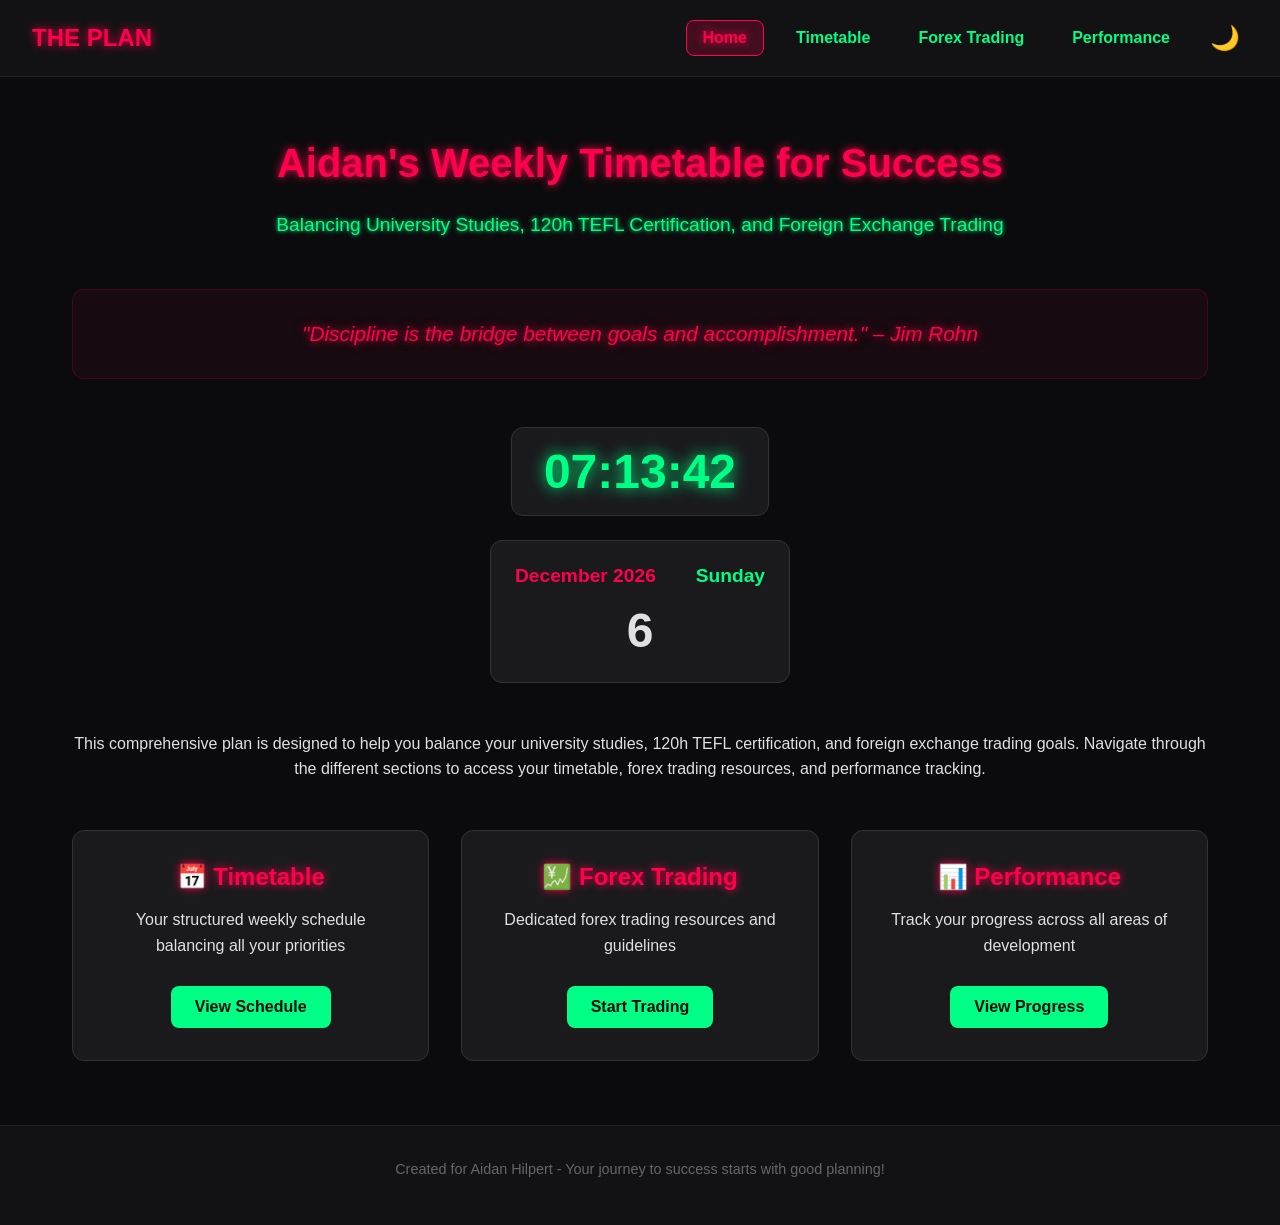
==== commit de6a322f: "Add interactive calendar and real-time clock to homepage." ====
--- a/index.html
+++ b/index.html
@@ -27,6 +27,15 @@
             <div class="quote-container" id="quoteContainer">
                 <div class="quote-text">"Discipline is the bridge between goals and accomplishment." – Jim Rohn</div>
             </div>
+
+            <section class="datetime-section">
+                <div class="clock-container">
+                    <span id="liveClock"></span>
+                </div>
+                <div class="calendar-container">
+                    <div id="calendar"></div>
+                </div>
+            </section>
             
             <section class="intro">
                 <p>This comprehensive plan is designed to help you balance your university studies, 120h TEFL certification, and foreign exchange trading goals. Navigate through the different sections to access your timetable, forex trading resources, and performance tracking.</p>
--- a/style.css
+++ b/style.css
@@ -198,6 +198,56 @@
   background: rgba(255, 0, 76, 0.05);
   border-radius: 12px;
   border: 1px solid rgba(255, 0, 76, 0.2);
+}
+
+/* Date and Time Section */
+.datetime-section {
+  display: flex;
+  flex-direction: column;
+  align-items: center;
+  gap: 1.5rem;
+  margin-bottom: 3rem;
+}
+
+.clock-container {
+  font-size: 3rem;
+  font-weight: bold;
+  color: #00FF85;
+  text-shadow: 0 0 15px #00FF85;
+  background: #1A1A1D;
+  padding: 1rem 2rem;
+  border-radius: 12px;
+  border: 1px solid #333;
+}
+
+.calendar-container {
+  background: #1A1A1D;
+  padding: 1.5rem;
+  border-radius: 12px;
+  border: 1px solid #333;
+  width: 100%;
+  max-width: 300px;
+}
+
+.calendar-header {
+  display: flex;
+  justify-content: space-between;
+  align-items: center;
+  margin-bottom: 1rem;
+  font-size: 1.2rem;
+  font-weight: bold;
+  color: #FF004C;
+}
+
+.calendar-day-of-week {
+  color: #00FF85;
+}
+
+.calendar-date {
+  font-size: 3rem;
+  font-weight: bold;
+  text-align: center;
+  color: #E0E0E0;
 }
 
 /* Task lists and progress */
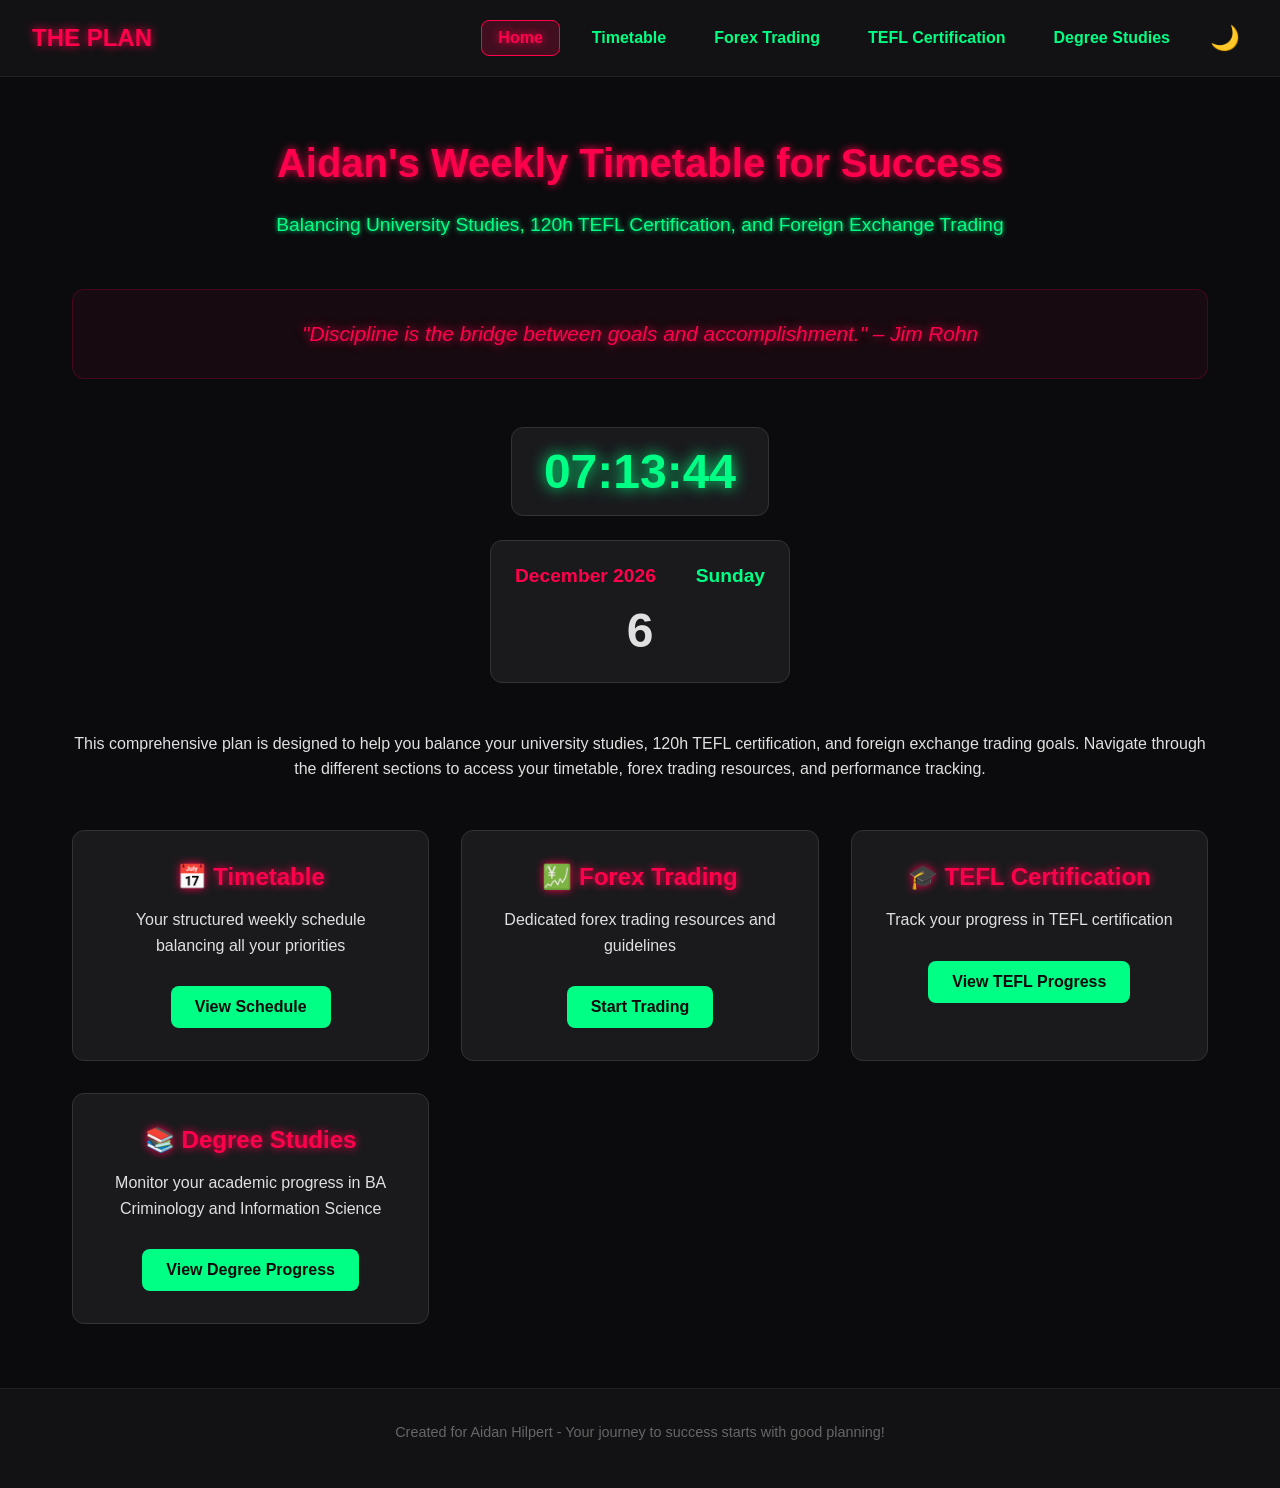
==== commit 8ac53d3b: "Restructure website: remove old performance/fitness, add dedicated TEFL and Degree pages." ====
--- a/index.html
+++ b/index.html
@@ -14,7 +14,8 @@
             <a href="index.html" class="nav-link active">Home</a>
             <a href="timetable.html" class="nav-link">Timetable</a>
             <a href="forex.html" class="nav-link">Forex Trading</a>
-            <a href="performance.html" class="nav-link">Performance</a>
+            <a href="tefl.html" class="nav-link">TEFL Certification</a>
+            <a href="degree.html" class="nav-link">Degree Studies</a>
             <button id="darkModeToggle">🌙</button>
         </nav>
     </header>
@@ -54,9 +55,15 @@
                     </div>
                     
                     <div class="feature-card">
-                        <h3>📊 Performance</h3>
-                        <p>Track your progress across all areas of development</p>
-                        <a href="performance.html" class="feature-link">View Progress</a>
+                        <h3>🎓 TEFL Certification</h3>
+                        <p>Track your progress in TEFL certification</p>
+                        <a href="tefl.html" class="feature-link">View TEFL Progress</a>
+                    </div>
+                    
+                    <div class="feature-card">
+                        <h3>📚 Degree Studies</h3>
+                        <p>Monitor your academic progress in BA Criminology and Information Science</p>
+                        <a href="degree.html" class="feature-link">View Degree Progress</a>
                     </div>
                 </div>
             </section>
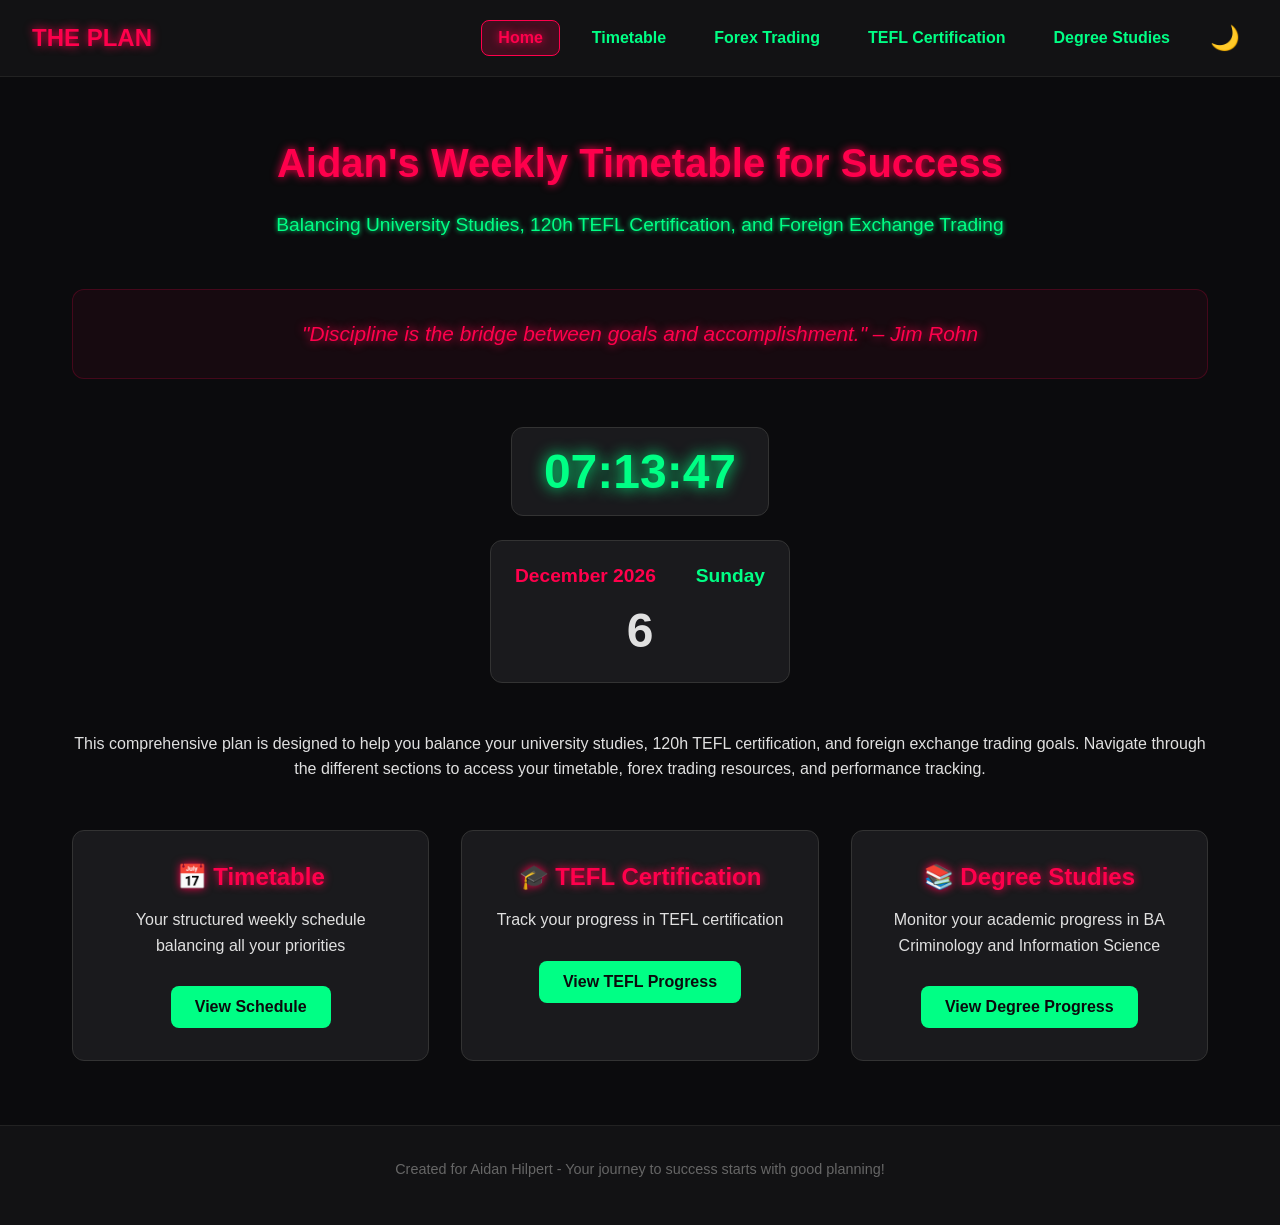
==== commit b269cb1a: "Update schedule and remove weekday trading" ====
--- a/index.html
+++ b/index.html
@@ -48,11 +48,7 @@
                         <a href="timetable.html" class="feature-link">View Schedule</a>
                     </div>
                     
-                    <div class="feature-card">
-                        <h3>💹 Forex Trading</h3>
-                        <p>Dedicated forex trading resources and guidelines</p>
-                        <a href="forex.html" class="feature-link">Start Trading</a>
-                    </div>
+
                     
                     <div class="feature-card">
                         <h3>🎓 TEFL Certification</h3>
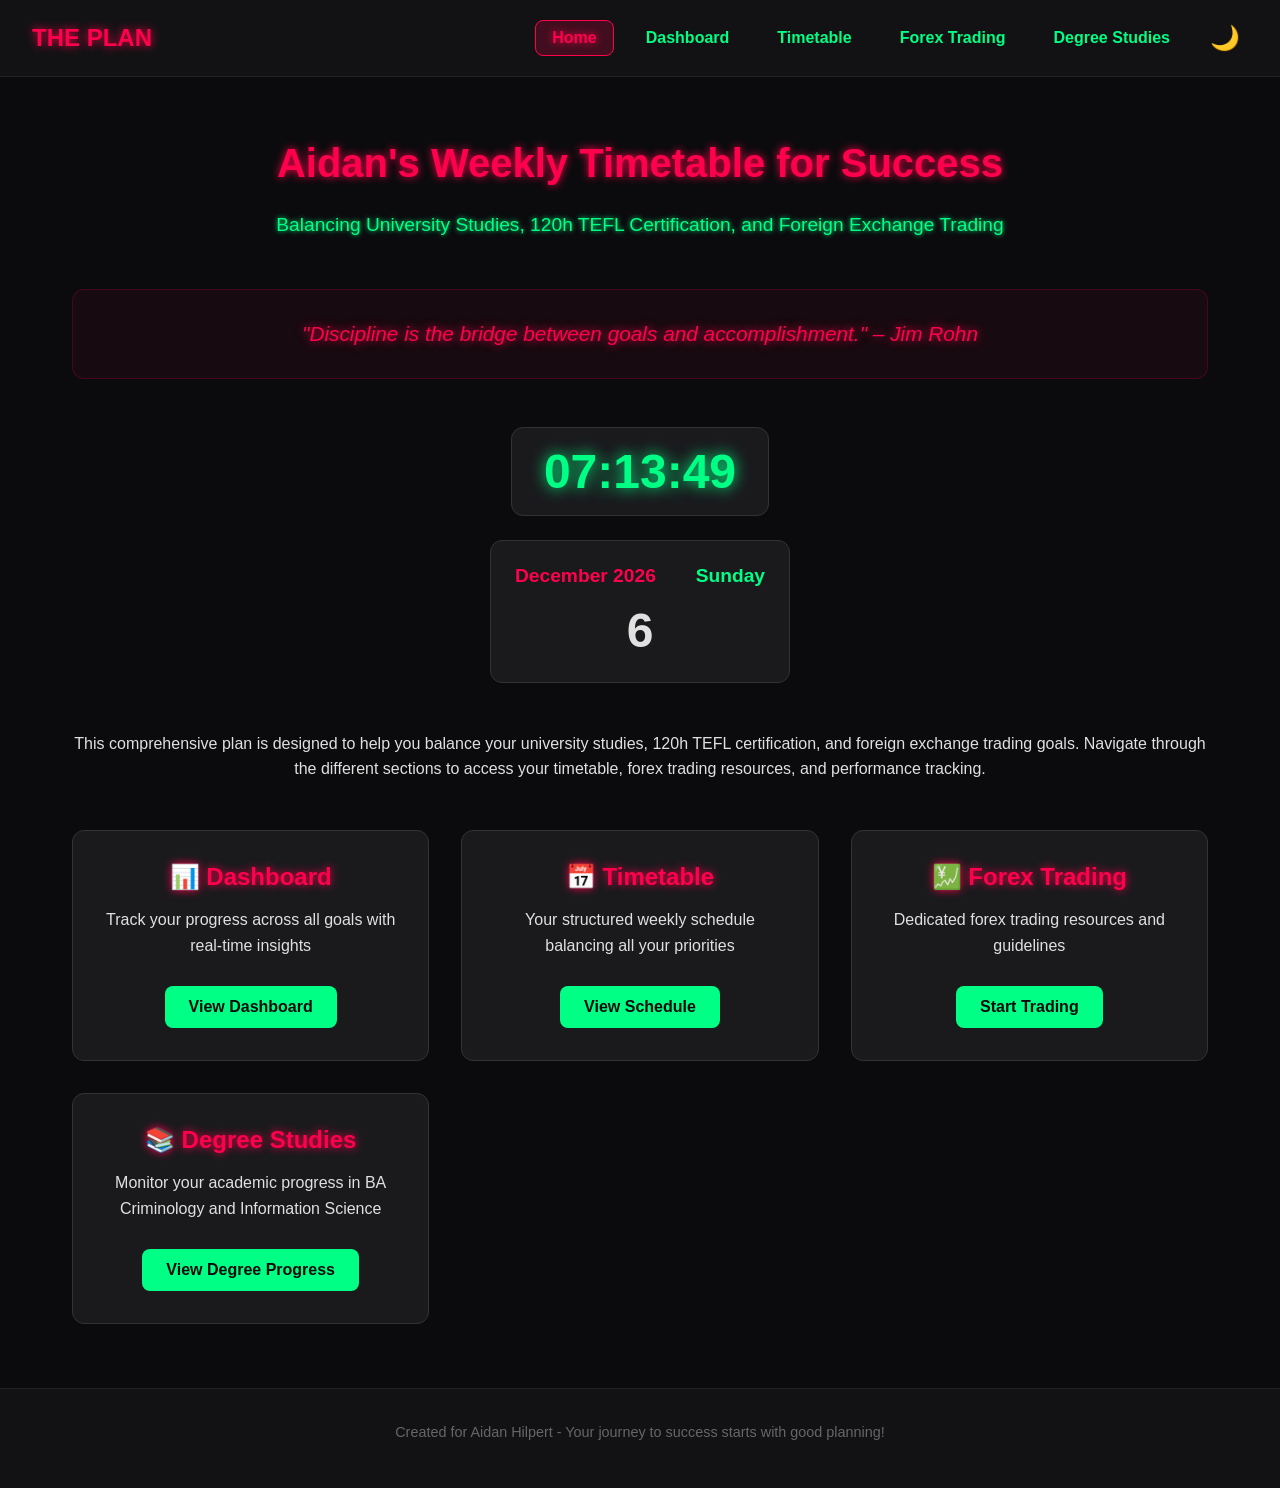
==== commit 94b74779: "Add React dashboard, remove TEFL page, update navigation" ====
--- a/index.html
+++ b/index.html
@@ -12,9 +12,9 @@
         <div class="logo">THE PLAN</div>
         <nav>
             <a href="index.html" class="nav-link active">Home</a>
+            <a href="dashboard.html" class="nav-link">Dashboard</a>
             <a href="timetable.html" class="nav-link">Timetable</a>
             <a href="forex.html" class="nav-link">Forex Trading</a>
-            <a href="tefl.html" class="nav-link">TEFL Certification</a>
             <a href="degree.html" class="nav-link">Degree Studies</a>
             <button id="darkModeToggle">🌙</button>
         </nav>
@@ -43,17 +43,21 @@
                 
                 <div class="home-features">
                     <div class="feature-card">
+                        <h3>📊 Dashboard</h3>
+                        <p>Track your progress across all goals with real-time insights</p>
+                        <a href="dashboard.html" class="feature-link">View Dashboard</a>
+                    </div>
+                    
+                    <div class="feature-card">
                         <h3>📅 Timetable</h3>
                         <p>Your structured weekly schedule balancing all your priorities</p>
                         <a href="timetable.html" class="feature-link">View Schedule</a>
                     </div>
                     
-
-                    
                     <div class="feature-card">
-                        <h3>🎓 TEFL Certification</h3>
-                        <p>Track your progress in TEFL certification</p>
-                        <a href="tefl.html" class="feature-link">View TEFL Progress</a>
+                        <h3>💹 Forex Trading</h3>
+                        <p>Dedicated forex trading resources and guidelines</p>
+                        <a href="forex.html" class="feature-link">Start Trading</a>
                     </div>
                     
                     <div class="feature-card">
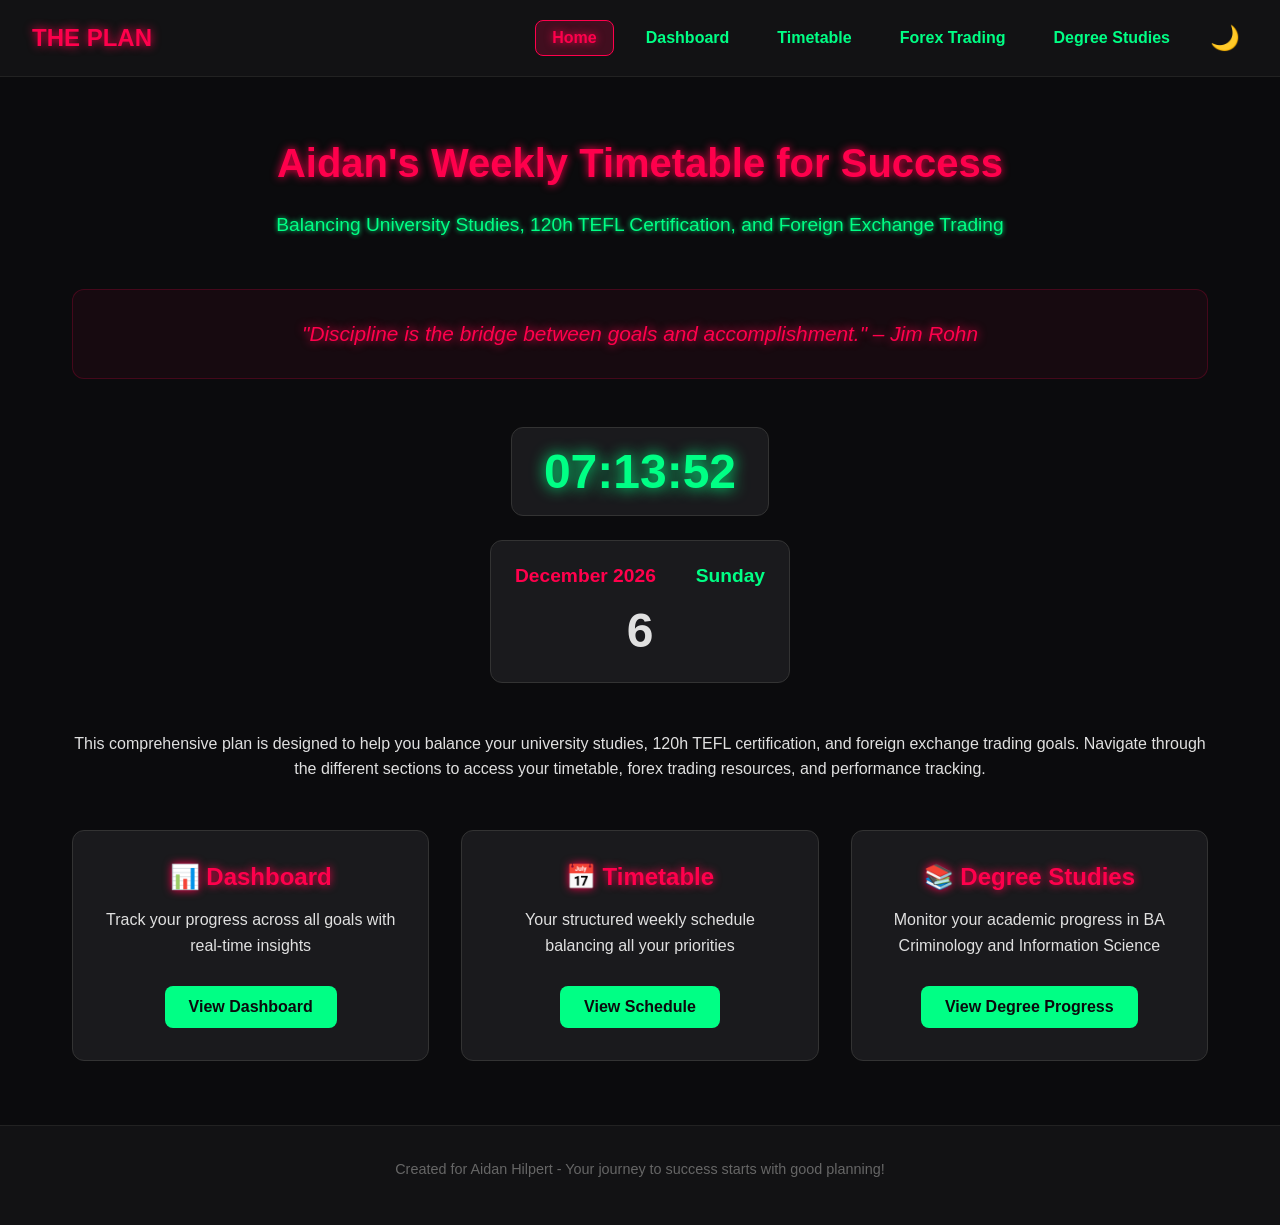
==== commit a42fa786: "Merge remote changes" ====
--- a/index.html
+++ b/index.html
@@ -54,11 +54,7 @@
                         <a href="timetable.html" class="feature-link">View Schedule</a>
                     </div>
                     
-                    <div class="feature-card">
-                        <h3>💹 Forex Trading</h3>
-                        <p>Dedicated forex trading resources and guidelines</p>
-                        <a href="forex.html" class="feature-link">Start Trading</a>
-                    </div>
+
                     
                     <div class="feature-card">
                         <h3>📚 Degree Studies</h3>
